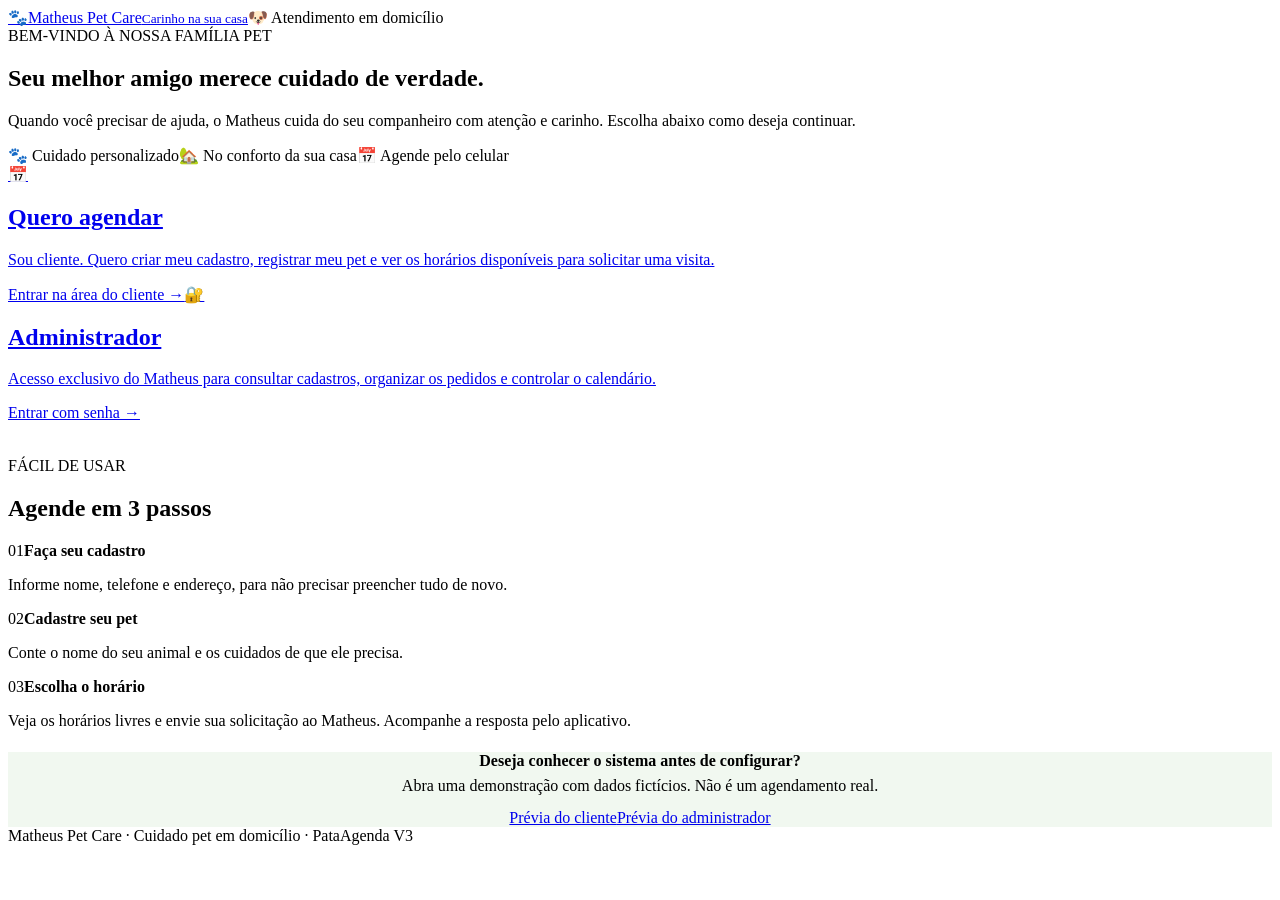
==== index.html @ 6ee4e08b "Add files via upload" ====
<!doctype html><html lang="pt-BR"><head><meta charset="utf-8"><meta name="viewport" content="width=device-width, initial-scale=1, viewport-fit=cover"><meta name="theme-color" content="#153e35"><meta name="description" content="Matheus Pet Care. Visitas e cuidados para seus pets em domicílio. Agende pelo celular."><title>Matheus Pet Care | Cuidado e carinho em casa</title><link rel="icon" href="assets/icon.svg" type="image/svg+xml"><link rel="manifest" href="manifest.webmanifest"><link rel="stylesheet" href="css/style.css"></head><body>
<div class="header"><div class="wrap header-inner"><a href="index.html" class="brand"><span class="brand-mark">🐾</span><span class="brand-title">Matheus Pet Care<small class="brand-sub">Carinho na sua casa</small></span></a><span class="small">🐶 Atendimento em domicílio</span></div></div>
<section class="hero"><div class="wrap hero-content"><span class="tiny-title">BEM-VINDO À NOSSA FAMÍLIA PET</span><h1>Seu melhor amigo merece <span>cuidado de verdade.</span></h1><p>Quando você precisar de ajuda, o Matheus cuida do seu companheiro com atenção e carinho. Escolha abaixo como deseja continuar.</p><div class="hero-chips"><span>🐾 Cuidado personalizado</span><span>🏡 No conforto da sua casa</span><span>📅 Agende pelo celular</span></div></div></section>
<main class="wrap landing-main"><div class="choice-grid"><a class="choice" href="cliente.html"><span class="choice-icon">📅</span><h2>Quero agendar</h2><p>Sou cliente. Quero criar meu cadastro, registrar meu pet e ver os horários disponíveis para solicitar uma visita.</p><span class="choice-more">Entrar na área do cliente →</span></a><a class="choice alt" href="admin.html"><span class="choice-icon">🔐</span><h2>Administrador</h2><p>Acesso exclusivo do Matheus para consultar cadastros, organizar os pedidos e controlar o calendário.</p><span class="choice-more">Entrar com senha →</span></a></div><div class="section-head" style="margin-top:35px"><div><span class="tiny-title">FÁCIL DE USAR</span><h2>Agende em 3 passos</h2></div></div><div class="info-steps"><div class="step"><span class="step-number">01</span><strong>Faça seu cadastro</strong><p>Informe nome, telefone e endereço, para não precisar preencher tudo de novo.</p></div><div class="step"><span class="step-number">02</span><strong>Cadastre seu pet</strong><p>Conte o nome do seu animal e os cuidados de que ele precisa.</p></div><div class="step"><span class="step-number">03</span><strong>Escolha o horário</strong><p>Veja os horários livres e envie sua solicitação ao Matheus. Acompanhe a resposta pelo aplicativo.</p></div></div><div class="card" style="margin-top:22px;text-align:center;background:#f1f8f0"><strong>Deseja conhecer o sistema antes de configurar?</strong><p class="muted small" style="margin:7px 0 14px">Abra uma demonstração com dados fictícios. Não é um agendamento real.</p><div class="flex" style="justify-content:center;flex-wrap:wrap"><a class="btn soft sm" href="cliente.html?demo=1">Prévia do cliente</a><a class="btn outline sm" href="admin.html?demo=1">Prévia do administrador</a></div></div></main><footer class="footer">Matheus Pet Care · Cuidado pet em domicílio · PataAgenda V3</footer>
<script>if('serviceWorker' in navigator)window.addEventListener('load',()=>navigator.serviceWorker.register('./sw.js').catch(()=>{}));</script></body></html>
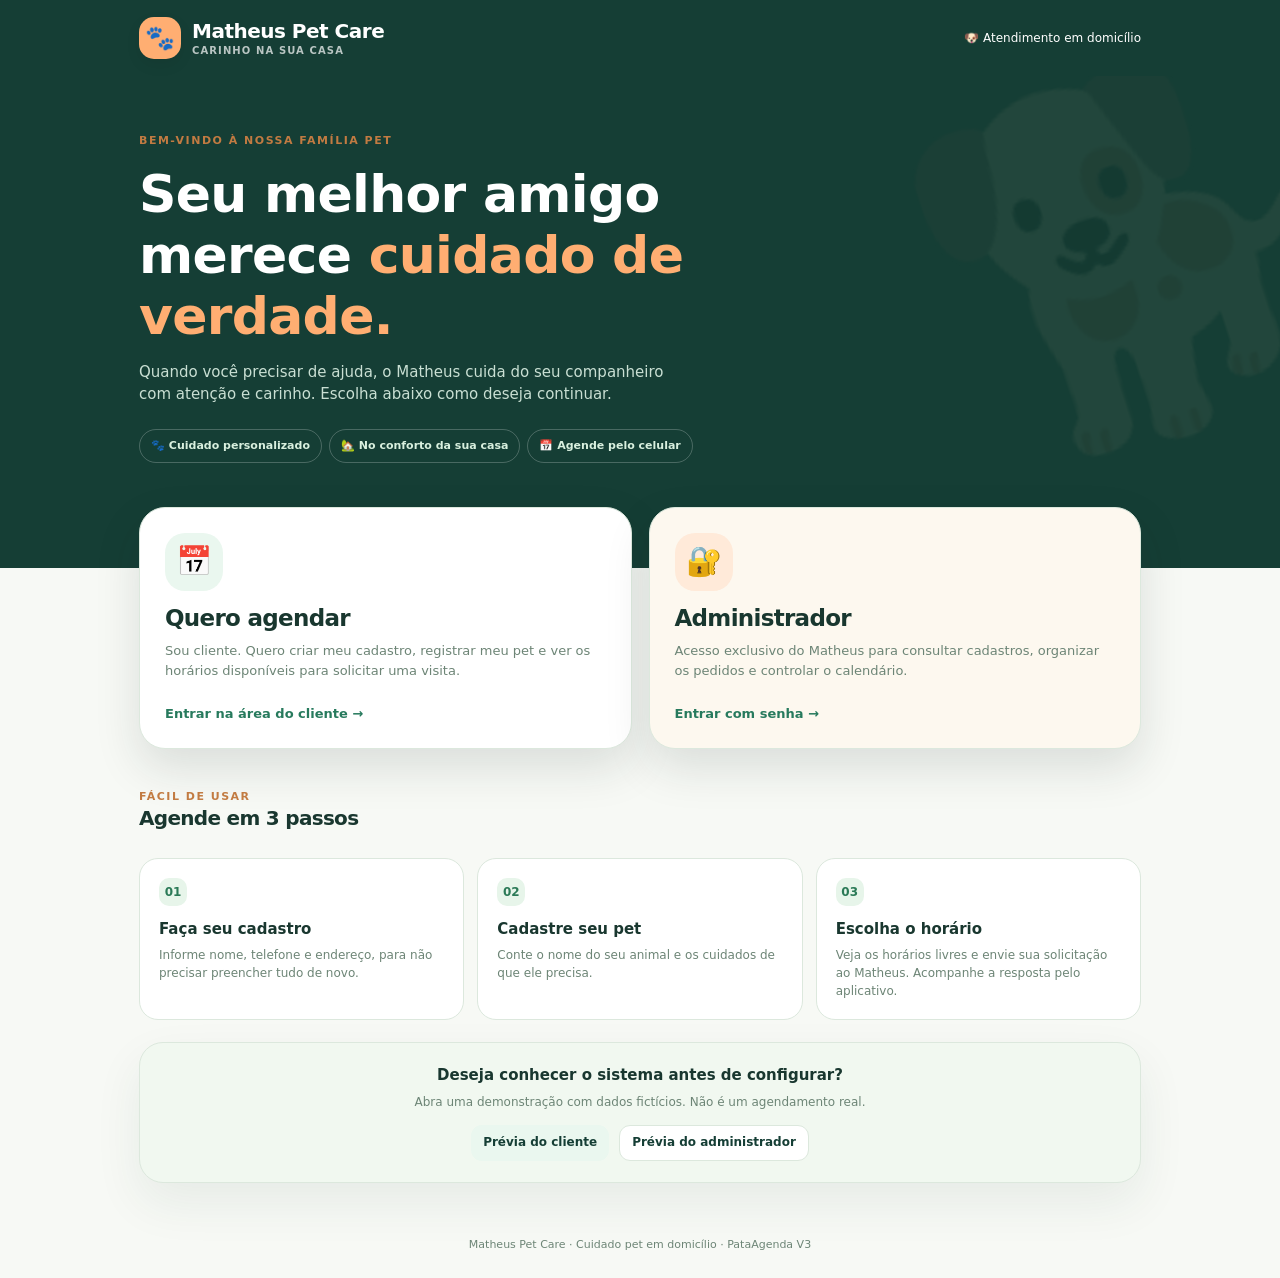
==== commit d9a8a074: "OK" ====
--- a/index.html
+++ b/index.html
@@ -1,4 +1,4 @@
-<!doctype html><html lang="pt-BR"><head><meta charset="utf-8"><meta name="viewport" content="width=device-width, initial-scale=1, viewport-fit=cover"><meta name="theme-color" content="#153e35"><meta name="description" content="Matheus Pet Care. Visitas e cuidados para seus pets em domicílio. Agende pelo celular."><title>Matheus Pet Care | Cuidado e carinho em casa</title><link rel="icon" href="assets/icon.svg" type="image/svg+xml"><link rel="manifest" href="manifest.webmanifest"><link rel="stylesheet" href="css/style.css"></head><body>
+<!doctype html><html lang="pt-BR"><head><meta charset="utf-8"><meta name="viewport" content="width=device-width, initial-scale=1, viewport-fit=cover"><meta name="theme-color" content="#153e35"><meta name="description" content="Matheus Pet Care. Visitas e cuidados para seus pets em domicílio. Agende pelo celular."><title>Matheus Pet Care | Cuidado e carinho em casa</title><link rel="icon" href="icon.svg" type="image/svg+xml"><link rel="manifest" href="manifest.webmanifest"><link rel="stylesheet" href="style.css"></head><body>
 <div class="header"><div class="wrap header-inner"><a href="index.html" class="brand"><span class="brand-mark">🐾</span><span class="brand-title">Matheus Pet Care<small class="brand-sub">Carinho na sua casa</small></span></a><span class="small">🐶 Atendimento em domicílio</span></div></div>
 <section class="hero"><div class="wrap hero-content"><span class="tiny-title">BEM-VINDO À NOSSA FAMÍLIA PET</span><h1>Seu melhor amigo merece <span>cuidado de verdade.</span></h1><p>Quando você precisar de ajuda, o Matheus cuida do seu companheiro com atenção e carinho. Escolha abaixo como deseja continuar.</p><div class="hero-chips"><span>🐾 Cuidado personalizado</span><span>🏡 No conforto da sua casa</span><span>📅 Agende pelo celular</span></div></div></section>
 <main class="wrap landing-main"><div class="choice-grid"><a class="choice" href="cliente.html"><span class="choice-icon">📅</span><h2>Quero agendar</h2><p>Sou cliente. Quero criar meu cadastro, registrar meu pet e ver os horários disponíveis para solicitar uma visita.</p><span class="choice-more">Entrar na área do cliente →</span></a><a class="choice alt" href="admin.html"><span class="choice-icon">🔐</span><h2>Administrador</h2><p>Acesso exclusivo do Matheus para consultar cadastros, organizar os pedidos e controlar o calendário.</p><span class="choice-more">Entrar com senha →</span></a></div><div class="section-head" style="margin-top:35px"><div><span class="tiny-title">FÁCIL DE USAR</span><h2>Agende em 3 passos</h2></div></div><div class="info-steps"><div class="step"><span class="step-number">01</span><strong>Faça seu cadastro</strong><p>Informe nome, telefone e endereço, para não precisar preencher tudo de novo.</p></div><div class="step"><span class="step-number">02</span><strong>Cadastre seu pet</strong><p>Conte o nome do seu animal e os cuidados de que ele precisa.</p></div><div class="step"><span class="step-number">03</span><strong>Escolha o horário</strong><p>Veja os horários livres e envie sua solicitação ao Matheus. Acompanhe a resposta pelo aplicativo.</p></div></div><div class="card" style="margin-top:22px;text-align:center;background:#f1f8f0"><strong>Deseja conhecer o sistema antes de configurar?</strong><p class="muted small" style="margin:7px 0 14px">Abra uma demonstração com dados fictícios. Não é um agendamento real.</p><div class="flex" style="justify-content:center;flex-wrap:wrap"><a class="btn soft sm" href="cliente.html?demo=1">Prévia do cliente</a><a class="btn outline sm" href="admin.html?demo=1">Prévia do administrador</a></div></div></main><footer class="footer">Matheus Pet Care · Cuidado pet em domicílio · PataAgenda V3</footer>
--- a/style.css
+++ b/style.css
@@ -0,0 +1,4 @@
+:root{--ink:#19372f;--forest:#153e35;--forest2:#20604d;--green:#277a5d;--sand:#fff7e9;--cream:#f7f9f5;--orange:#ffae72;--mint:#eaf7ef;--soft:#f4f8f3;--line:#dce8dd;--muted:#6d8576;--red:#b74e4f;--shadow:0 20px 48px #19493813;color-scheme:light}
+*{box-sizing:border-box}body{margin:0;background:var(--cream);color:var(--ink);font:15px/1.5 system-ui,-apple-system,BlinkMacSystemFont,'Segoe UI',sans-serif;-webkit-font-smoothing:antialiased}button,input,select,textarea{font:inherit}button{cursor:pointer}button:disabled{opacity:.48;cursor:not-allowed}a{color:inherit}button:focus-visible,a:focus-visible,input:focus-visible,textarea:focus-visible{outline:3px solid var(--orange);outline-offset:2px}h1,h2,h3,p{margin-top:0}h1,h2,h3{line-height:1.18;letter-spacing:-.7px}h1{font-size:clamp(31px,5vw,52px)}h2{font-size:25px}h3{font-size:18px}.hidden{display:none!important}.wrap{width:min(1040px,100%);margin:auto;padding-inline:19px}.small{font-size:12px}.muted{color:var(--muted)}.strong{font-weight:800}.tiny-title{letter-spacing:1.5px;font-weight:850;color:#c27b42;font-size:11px;text-transform:uppercase}.btn{background:var(--forest);color:#fff;display:inline-flex;align-items:center;justify-content:center;gap:9px;border:none;border-radius:16px;min-height:48px;padding:12px 19px;text-decoration:none;font-weight:770;line-height:1.3;transition:transform .12s,filter .12s}.btn:active{transform:scale(.98)}.btn:hover{filter:brightness(1.06)}.btn.orange{background:var(--orange);color:#19382e}.btn.outline{color:var(--forest);background:#fff;border:1px solid var(--line)}.btn.soft{background:var(--mint);color:var(--forest)}.btn.danger{background:#fff0ed;color:#a94846}.btn.sm{min-height:36px;padding:7px 12px;font-size:12px;border-radius:11px}.btn.full{width:100%}.card{background:#fff;border:1px solid var(--line);border-radius:24px;box-shadow:var(--shadow);padding:21px}.brand{display:flex;align-items:center;gap:11px;text-decoration:none;font-weight:850;letter-spacing:-.5px}.brand-mark{display:grid;place-items:center;width:42px;height:42px;border-radius:15px;background:var(--orange);font-size:24px;color:var(--forest);box-shadow:0 6px 15px #0001}.brand-title{font-size:20px;line-height:1}.brand-sub{font-weight:600;font-size:10px;display:block;letter-spacing:1.1px;opacity:.7;text-transform:uppercase;margin-top:5px}.header{background:var(--forest);color:white}.header-inner{display:flex;align-items:center;justify-content:space-between;gap:9px;min-height:76px}.header a.sub-link{color:#d9eae1;text-decoration:none;font-size:13px}.hero{background:var(--forest);color:white;overflow:hidden;position:relative}.hero:after{content:'🐕';position:absolute;right:-65px;top:8px;font-size:340px;transform:rotate(-18deg);opacity:.055;line-height:1;pointer-events:none}.hero-content{position:relative;z-index:1;padding-block:52px 105px}.hero h1{max-width:660px;margin:13px 0}.hero h1 span{color:var(--orange)}.hero p{color:#c9dfd3;max-width:540px;font-size:15px}.hero-chips{display:flex;flex-wrap:wrap;gap:7px;margin-top:23px}.hero-chips span{font-weight:650;color:#d9f0df;border:1px solid #ffffff39;border-radius:999px;padding:8px 11px;font-size:11px}.landing-main{position:relative;margin-top:-61px;padding-bottom:30px}.choice-grid{display:grid;grid-template-columns:repeat(2,minmax(0,1fr));gap:17px}.choice{display:flex;flex-direction:column;gap:9px;min-height:242px;text-decoration:none;background:white;border:1px solid var(--line);padding:25px;border-radius:26px;box-shadow:0 19px 45px #142b2420;transition:transform .2s,border-color .2s}.choice:hover{transform:translateY(-3px);border-color:#83b69c}.choice.alt{background:#fdf8ef}.choice-icon{width:58px;height:58px;background:var(--mint);border-radius:20px;display:grid;place-items:center;font-size:29px}.choice.alt .choice-icon{background:#ffead9}.choice h2{font-size:23px;margin:5px 0 0}.choice p{color:var(--muted);font-size:13px;margin:0;flex:1}.choice-more{font-weight:850;color:var(--green);font-size:13px}.info-steps{margin:28px 0 0;display:grid;grid-template-columns:repeat(3,1fr);gap:13px}.step{border-radius:19px;border:1px solid var(--line);background:#fff;padding:19px}.step-number{display:grid;place-items:center;width:28px;height:28px;border-radius:10px;background:#e7f5ea;color:#2b7a57;font-weight:800;font-size:12px;margin-bottom:12px}.step strong{display:block;margin-bottom:5px}.step p{color:var(--muted);font-size:12px;margin:0}.footer{text-align:center;color:var(--muted);font-size:11px;padding:24px 14px}.config-banner{padding:11px 15px;text-align:center;background:#ffebc5;color:#70502b;font-weight:750;font-size:12px}.demo-banner{background:#e5f1ff;color:#2e5075}.app-hero{background:var(--forest);color:white;padding:25px 0 52px;border-radius:0 0 28px 28px}.app-hero h1{font-size:26px;margin:12px 0 5px}.app-hero p{font-size:13px;color:#cbe4d7;margin:0}.app-main{margin-top:-27px;position:relative;padding-bottom:110px;max-width:900px}.auth-wrap{max-width:520px;margin:0 auto}.auth-card h2{font-size:25px}.tab-switch{display:flex;background:#f0f6f1;border-radius:14px;padding:5px;margin:13px 0 19px}.tab-switch button{flex:1;border:none;background:transparent;border-radius:11px;padding:12px 10px;color:var(--muted);font-weight:800}.tab-switch button.active{background:white;box-shadow:0 4px 12px #1d493313;color:var(--forest)}.field{display:block;margin-bottom:13px}.field span{display:block;font-size:12px;font-weight:750;margin-bottom:6px;color:#446457}.field input,.field textarea,.field select,select.control,input.control{width:100%;background:#fcfdfb;border:1px solid #d4e5d9;border-radius:13px;min-height:46px;padding:11px 12px;color:var(--ink);outline:0}.field textarea{min-height:82px;resize:vertical}.field input:focus,.field textarea:focus,.field select:focus{border-color:#7bad8e;box-shadow:0 0 0 3px #e0f3e7}.form-grid{display:grid;grid-template-columns:1fr 1fr;column-gap:12px}.span2{grid-column:1/-1}.fieldset-title{font-size:13px;font-weight:850;margin:20px 0 13px;padding-top:15px;border-top:1px solid var(--line)}.hint{background:#f0f7f0;color:#496d57;border-radius:12px;padding:12px;font-size:12px}.note{background:#fff6e8;color:#986733;border-radius:13px;padding:12px;font-size:12px}.status{border-radius:100px;display:inline-flex;padding:5px 9px;font-size:11px;font-weight:850;white-space:nowrap}.status.good{background:#dff5e8;color:#207b51}.status.warn{background:#fff1d8;color:#9b6b22}.status.bad{background:#ffe9e7;color:#ab524d}.status.neutral{background:#edf0f0;color:#6f7979}.section-head{display:flex;align-items:flex-start;justify-content:space-between;gap:10px;margin:21px 0 15px}.section-head h2{font-size:20px;margin:0}.section-head p{font-size:12px;color:var(--muted);margin:6px 0 0}.menu{position:fixed;z-index:20;bottom:0;left:0;right:0;background:#fff;border-top:1px solid var(--line);padding:8px max(6px,env(safe-area-inset-right)) calc(7px + env(safe-area-inset-bottom));display:flex;justify-content:center;box-shadow:0 -4px 25px #1b45200f}.menu-inner{display:flex;width:min(620px,100%);justify-content:space-around}.menu button{border:0;background:none;display:flex;flex-direction:column;align-items:center;justify-content:center;gap:3px;padding:8px 3px;color:#718579;min-width:63px;font-size:10px;font-weight:800;border-radius:10px}.menu button span{font-size:20px}.menu button.active{background:#e9f4eb;color:#1e684d}.two-col{display:grid;grid-template-columns:1fr 1fr;gap:12px}.stat{background:#fff;border:1px solid var(--line);padding:16px;border-radius:18px}.stat b{display:block;font-size:26px;letter-spacing:-1px}.stat small{font-size:11px;color:var(--muted)}.list{display:grid;gap:12px}.item{padding:16px;background:white;border:1px solid var(--line);border-radius:18px}.item-top{display:flex;align-items:flex-start;justify-content:space-between;gap:12px}.item h3{font-size:15px;margin:0 0 4px}.item p{font-size:12px;color:var(--muted);margin:5px 0}.item-actions{display:flex;gap:7px;flex-wrap:wrap;margin-top:11px}.empty{background:white;border:1px dashed #bfcebe;border-radius:18px;padding:22px;text-align:center;color:var(--muted);font-size:13px}.calendar-head{display:flex;align-items:center;justify-content:space-between;gap:5px;margin-bottom:14px}.calendar-head strong{text-transform:capitalize}.calendar-head button{border:1px solid var(--line);background:white;border-radius:12px;width:36px;height:36px;color:var(--forest)}.calendar{display:grid;grid-template-columns:repeat(7,minmax(0,1fr));gap:6px}.weekday{text-align:center;font-size:10px;color:var(--muted);font-weight:850;padding:5px 0}.day{min-width:0;min-height:56px;border:1px solid var(--line);background:white;border-radius:12px;color:var(--forest);display:flex;align-items:center;justify-content:center;flex-direction:column;gap:3px;font-weight:800}.day small{width:6px;height:6px;border-radius:50%;background:#3ca36e}.day.busy small{background:#d1a05c}.day.selected{background:var(--forest);color:white;border-color:var(--forest)}.day.selected small{background:#ffbb82}.day.unavailable{background:#f5f5f3;color:#b0b9b0}.day:disabled{cursor:default}.day.empty-day{background:transparent;border:0}.slot-list{display:grid;grid-template-columns:repeat(3,1fr);gap:9px;margin:17px 0}.slot{border:1px solid #cce1d1;background:#f3faf4;border-radius:12px;padding:12px 5px;text-align:center;color:#286649;font-weight:850;font-size:13px}.slot small{display:block;font-size:9px;opacity:.7}.slot.taken{background:#f1f1f1;color:#999;border-color:#eee;cursor:not-allowed}.slot.selected{background:#245c49;color:white}.legend{display:flex;gap:12px;flex-wrap:wrap;font-size:11px;color:var(--muted);margin-top:9px}.legend b{width:9px;height:9px;display:inline-block;border-radius:50%;background:#38a46b;margin-right:4px}.legend .occupied{background:#d0a266}.stack{display:grid;gap:16px}.flex{display:flex;gap:10px;align-items:center}.push{margin-left:auto}.line{height:1px;background:var(--line);margin:16px 0}.toast{position:fixed;z-index:100;bottom:90px;left:50%;transform:translateX(-50%);width:min(420px,calc(100% - 24px));background:#183d34;color:#fff;padding:14px 16px;border-radius:15px;box-shadow:0 12px 35px #0003;opacity:0;pointer-events:none;transition:opacity .2s;text-align:center;font-size:13px;font-weight:650}.toast.show{opacity:1}.toast[data-type="error"]{background:#9f4b42}.filter-row{display:flex;flex-wrap:wrap;gap:7px;margin-bottom:13px}.filter-row button{border:1px solid var(--line);background:white;padding:7px 12px;border-radius:20px;font-size:12px;font-weight:800;color:var(--muted)}.filter-row button.active{background:var(--forest);color:white}.search{background:white;border:1px solid var(--line);border-radius:13px;padding:12px;width:100%;margin-bottom:12px}.modal-shade{position:fixed;inset:0;z-index:30;background:#08291cb3;display:flex;align-items:center;justify-content:center;padding:20px}.modal{max-height:calc(100dvh - 40px);overflow:auto;width:min(540px,100%);background:white;border-radius:25px;padding:21px;box-shadow:0 30px 60px #0004}.modal h2{margin:0 0 16px}.modal-header{display:flex;justify-content:space-between;gap:10px;align-items:center}.close{width:37px;height:37px;border:0;border-radius:12px;background:#f0f3ef;font-size:18px}.footnote{color:var(--muted);font-size:11px;margin-top:12px}.inline-notice{border-radius:14px;background:#edf7f0;padding:13px;color:#315d42;font-size:12px}.admin-row{display:flex;align-items:center;gap:8px}.person-dot{width:39px;height:39px;border-radius:14px;background:#eaf3ea;display:grid;place-items:center;font-size:19px}.right{margin-left:auto}.link{color:#287453;font-weight:800;text-decoration:none}.checkline{display:flex;align-items:center;gap:10px;font-weight:700;font-size:13px}.checkline input{width:17px;height:17px}.muted-link{background:none;border:0;padding:0;color:#1e7552;text-decoration:underline;font-weight:700}
+@media(max-width:620px){.wrap{padding-inline:15px}.header-inner{min-height:69px}.hero-content{padding-top:44px;padding-bottom:95px}.choice-grid{grid-template-columns:1fr;gap:12px}.choice{min-height:154px;padding:17px;display:grid;grid-template-columns:58px 1fr;column-gap:13px;align-items:center}.choice-icon{grid-row:1/4}.choice h2{font-size:20px;margin:0}.choice p{font-size:12px}.choice-more{grid-column:2}.info-steps{grid-template-columns:1fr;gap:9px}.step{padding:15px;display:grid;grid-template-columns:36px 1fr;align-items:start;gap:2px 10px}.step-number{grid-row:1/3;margin:0}.step p{grid-column:2}.card{padding:17px;border-radius:20px}.form-grid{grid-template-columns:1fr 1fr}.app-hero{padding-bottom:51px}.app-main{padding-inline:12px}.day{min-height:48px;border-radius:10px;font-size:12px}.slot-list{gap:6px}.slot{padding:11px 3px;font-size:12px}.menu button{min-width:55px}.hero:after{font-size:240px;top:90px}}
+@media(max-width:350px){.form-grid{grid-template-columns:1fr}.form-grid .span2{grid-column:auto}.day{min-height:43px}.menu button{min-width:49px;font-size:9px}}
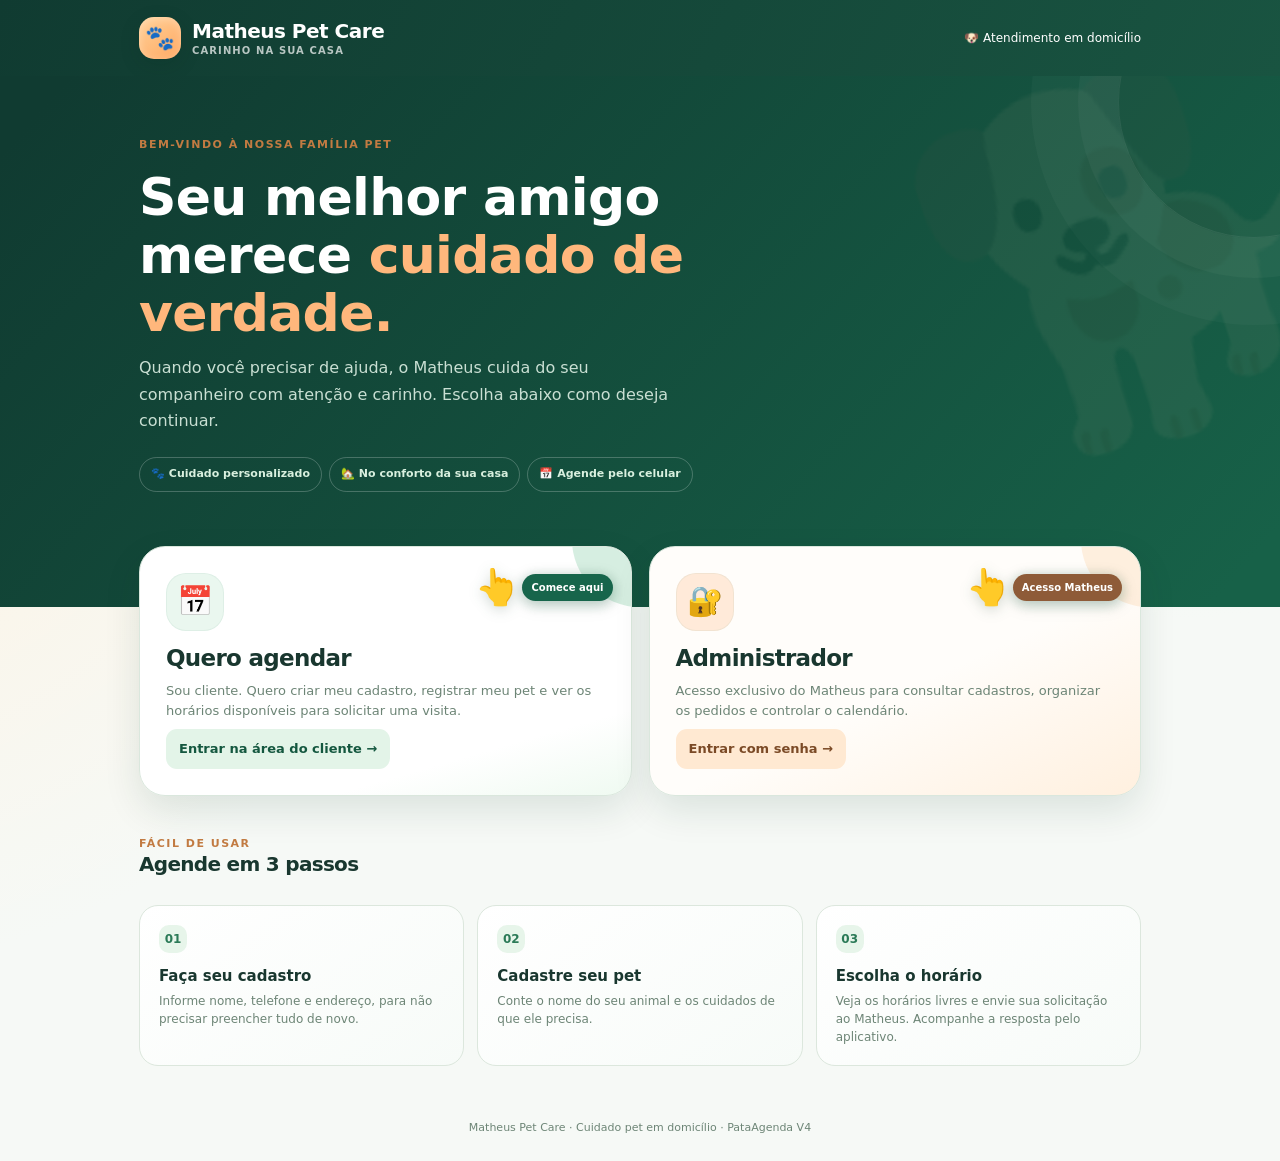
==== commit 73ebaf22: "V2" ====
--- a/index.html
+++ b/index.html
@@ -1,5 +1,76 @@
-<!doctype html><html lang="pt-BR"><head><meta charset="utf-8"><meta name="viewport" content="width=device-width, initial-scale=1, viewport-fit=cover"><meta name="theme-color" content="#153e35"><meta name="description" content="Matheus Pet Care. Visitas e cuidados para seus pets em domicílio. Agende pelo celular."><title>Matheus Pet Care | Cuidado e carinho em casa</title><link rel="icon" href="icon.svg" type="image/svg+xml"><link rel="manifest" href="manifest.webmanifest"><link rel="stylesheet" href="style.css"></head><body>
-<div class="header"><div class="wrap header-inner"><a href="index.html" class="brand"><span class="brand-mark">🐾</span><span class="brand-title">Matheus Pet Care<small class="brand-sub">Carinho na sua casa</small></span></a><span class="small">🐶 Atendimento em domicílio</span></div></div>
+<!DOCTYPE html>
+<html lang="pt-BR"><head><meta charset="utf-8"/><meta content="width=device-width, initial-scale=1, viewport-fit=cover" name="viewport"/><meta content="#153e35" name="theme-color"/><meta content="Matheus Pet Care. Visitas e cuidados para seus pets em domicílio. Agende pelo celular." name="description"/><title>Matheus Pet Care | Cuidado e carinho em casa</title><link href="manifest.webmanifest" rel="manifest"/><style id="tema-pataagenda-v4">:root{--ink:#19372f;--forest:#153e35;--forest2:#20604d;--green:#277a5d;--sand:#fff7e9;--cream:#f7f9f5;--orange:#ffae72;--mint:#eaf7ef;--soft:#f4f8f3;--line:#dce8dd;--muted:#6d8576;--red:#b74e4f;--shadow:0 20px 48px #19493813;color-scheme:light}
+*{box-sizing:border-box}body{margin:0;background:var(--cream);color:var(--ink);font:15px/1.5 system-ui,-apple-system,BlinkMacSystemFont,'Segoe UI',sans-serif;-webkit-font-smoothing:antialiased}button,input,select,textarea{font:inherit}button{cursor:pointer}button:disabled{opacity:.48;cursor:not-allowed}a{color:inherit}button:focus-visible,a:focus-visible,input:focus-visible,textarea:focus-visible{outline:3px solid var(--orange);outline-offset:2px}h1,h2,h3,p{margin-top:0}h1,h2,h3{line-height:1.18;letter-spacing:-.7px}h1{font-size:clamp(31px,5vw,52px)}h2{font-size:25px}h3{font-size:18px}.hidden{display:none!important}.wrap{width:min(1040px,100%);margin:auto;padding-inline:19px}.small{font-size:12px}.muted{color:var(--muted)}.strong{font-weight:800}.tiny-title{letter-spacing:1.5px;font-weight:850;color:#c27b42;font-size:11px;text-transform:uppercase}.btn{background:var(--forest);color:#fff;display:inline-flex;align-items:center;justify-content:center;gap:9px;border:none;border-radius:16px;min-height:48px;padding:12px 19px;text-decoration:none;font-weight:770;line-height:1.3;transition:transform .12s,filter .12s}.btn:active{transform:scale(.98)}.btn:hover{filter:brightness(1.06)}.btn.orange{background:var(--orange);color:#19382e}.btn.outline{color:var(--forest);background:#fff;border:1px solid var(--line)}.btn.soft{background:var(--mint);color:var(--forest)}.btn.danger{background:#fff0ed;color:#a94846}.btn.sm{min-height:36px;padding:7px 12px;font-size:12px;border-radius:11px}.btn.full{width:100%}.card{background:#fff;border:1px solid var(--line);border-radius:24px;box-shadow:var(--shadow);padding:21px}.brand{display:flex;align-items:center;gap:11px;text-decoration:none;font-weight:850;letter-spacing:-.5px}.brand-mark{display:grid;place-items:center;width:42px;height:42px;border-radius:15px;background:var(--orange);font-size:24px;color:var(--forest);box-shadow:0 6px 15px #0001}.brand-title{font-size:20px;line-height:1}.brand-sub{font-weight:600;font-size:10px;display:block;letter-spacing:1.1px;opacity:.7;text-transform:uppercase;margin-top:5px}.header{background:var(--forest);color:white}.header-inner{display:flex;align-items:center;justify-content:space-between;gap:9px;min-height:76px}.header a.sub-link{color:#d9eae1;text-decoration:none;font-size:13px}.hero{background:var(--forest);color:white;overflow:hidden;position:relative}.hero:after{content:'🐕';position:absolute;right:-65px;top:8px;font-size:340px;transform:rotate(-18deg);opacity:.055;line-height:1;pointer-events:none}.hero-content{position:relative;z-index:1;padding-block:52px 105px}.hero h1{max-width:660px;margin:13px 0}.hero h1 span{color:var(--orange)}.hero p{color:#c9dfd3;max-width:540px;font-size:15px}.hero-chips{display:flex;flex-wrap:wrap;gap:7px;margin-top:23px}.hero-chips span{font-weight:650;color:#d9f0df;border:1px solid #ffffff39;border-radius:999px;padding:8px 11px;font-size:11px}.landing-main{position:relative;margin-top:-61px;padding-bottom:30px}.choice-grid{display:grid;grid-template-columns:repeat(2,minmax(0,1fr));gap:17px}.choice{display:flex;flex-direction:column;gap:9px;min-height:242px;text-decoration:none;background:white;border:1px solid var(--line);padding:25px;border-radius:26px;box-shadow:0 19px 45px #142b2420;transition:transform .2s,border-color .2s}.choice:hover{transform:translateY(-3px);border-color:#83b69c}.choice.alt{background:#fdf8ef}.choice-icon{width:58px;height:58px;background:var(--mint);border-radius:20px;display:grid;place-items:center;font-size:29px}.choice.alt .choice-icon{background:#ffead9}.choice h2{font-size:23px;margin:5px 0 0}.choice p{color:var(--muted);font-size:13px;margin:0;flex:1}.choice-more{font-weight:850;color:var(--green);font-size:13px}.info-steps{margin:28px 0 0;display:grid;grid-template-columns:repeat(3,1fr);gap:13px}.step{border-radius:19px;border:1px solid var(--line);background:#fff;padding:19px}.step-number{display:grid;place-items:center;width:28px;height:28px;border-radius:10px;background:#e7f5ea;color:#2b7a57;font-weight:800;font-size:12px;margin-bottom:12px}.step strong{display:block;margin-bottom:5px}.step p{color:var(--muted);font-size:12px;margin:0}.footer{text-align:center;color:var(--muted);font-size:11px;padding:24px 14px}.config-banner{padding:11px 15px;text-align:center;background:#ffebc5;color:#70502b;font-weight:750;font-size:12px}.demo-banner{background:#e5f1ff;color:#2e5075}.app-hero{background:var(--forest);color:white;padding:25px 0 52px;border-radius:0 0 28px 28px}.app-hero h1{font-size:26px;margin:12px 0 5px}.app-hero p{font-size:13px;color:#cbe4d7;margin:0}.app-main{margin-top:-27px;position:relative;padding-bottom:110px;max-width:900px}.auth-wrap{max-width:520px;margin:0 auto}.auth-card h2{font-size:25px}.tab-switch{display:flex;background:#f0f6f1;border-radius:14px;padding:5px;margin:13px 0 19px}.tab-switch button{flex:1;border:none;background:transparent;border-radius:11px;padding:12px 10px;color:var(--muted);font-weight:800}.tab-switch button.active{background:white;box-shadow:0 4px 12px #1d493313;color:var(--forest)}.field{display:block;margin-bottom:13px}.field span{display:block;font-size:12px;font-weight:750;margin-bottom:6px;color:#446457}.field input,.field textarea,.field select,select.control,input.control{width:100%;background:#fcfdfb;border:1px solid #d4e5d9;border-radius:13px;min-height:46px;padding:11px 12px;color:var(--ink);outline:0}.field textarea{min-height:82px;resize:vertical}.field input:focus,.field textarea:focus,.field select:focus{border-color:#7bad8e;box-shadow:0 0 0 3px #e0f3e7}.form-grid{display:grid;grid-template-columns:1fr 1fr;column-gap:12px}.span2{grid-column:1/-1}.fieldset-title{font-size:13px;font-weight:850;margin:20px 0 13px;padding-top:15px;border-top:1px solid var(--line)}.hint{background:#f0f7f0;color:#496d57;border-radius:12px;padding:12px;font-size:12px}.note{background:#fff6e8;color:#986733;border-radius:13px;padding:12px;font-size:12px}.status{border-radius:100px;display:inline-flex;padding:5px 9px;font-size:11px;font-weight:850;white-space:nowrap}.status.good{background:#dff5e8;color:#207b51}.status.warn{background:#fff1d8;color:#9b6b22}.status.bad{background:#ffe9e7;color:#ab524d}.status.neutral{background:#edf0f0;color:#6f7979}.section-head{display:flex;align-items:flex-start;justify-content:space-between;gap:10px;margin:21px 0 15px}.section-head h2{font-size:20px;margin:0}.section-head p{font-size:12px;color:var(--muted);margin:6px 0 0}.menu{position:fixed;z-index:20;bottom:0;left:0;right:0;background:#fff;border-top:1px solid var(--line);padding:8px max(6px,env(safe-area-inset-right)) calc(7px + env(safe-area-inset-bottom));display:flex;justify-content:center;box-shadow:0 -4px 25px #1b45200f}.menu-inner{display:flex;width:min(620px,100%);justify-content:space-around}.menu button{border:0;background:none;display:flex;flex-direction:column;align-items:center;justify-content:center;gap:3px;padding:8px 3px;color:#718579;min-width:63px;font-size:10px;font-weight:800;border-radius:10px}.menu button span{font-size:20px}.menu button.active{background:#e9f4eb;color:#1e684d}.two-col{display:grid;grid-template-columns:1fr 1fr;gap:12px}.stat{background:#fff;border:1px solid var(--line);padding:16px;border-radius:18px}.stat b{display:block;font-size:26px;letter-spacing:-1px}.stat small{font-size:11px;color:var(--muted)}.list{display:grid;gap:12px}.item{padding:16px;background:white;border:1px solid var(--line);border-radius:18px}.item-top{display:flex;align-items:flex-start;justify-content:space-between;gap:12px}.item h3{font-size:15px;margin:0 0 4px}.item p{font-size:12px;color:var(--muted);margin:5px 0}.item-actions{display:flex;gap:7px;flex-wrap:wrap;margin-top:11px}.empty{background:white;border:1px dashed #bfcebe;border-radius:18px;padding:22px;text-align:center;color:var(--muted);font-size:13px}.calendar-head{display:flex;align-items:center;justify-content:space-between;gap:5px;margin-bottom:14px}.calendar-head strong{text-transform:capitalize}.calendar-head button{border:1px solid var(--line);background:white;border-radius:12px;width:36px;height:36px;color:var(--forest)}.calendar{display:grid;grid-template-columns:repeat(7,minmax(0,1fr));gap:6px}.weekday{text-align:center;font-size:10px;color:var(--muted);font-weight:850;padding:5px 0}.day{min-width:0;min-height:56px;border:1px solid var(--line);background:white;border-radius:12px;color:var(--forest);display:flex;align-items:center;justify-content:center;flex-direction:column;gap:3px;font-weight:800}.day small{width:6px;height:6px;border-radius:50%;background:#3ca36e}.day.busy small{background:#d1a05c}.day.selected{background:var(--forest);color:white;border-color:var(--forest)}.day.selected small{background:#ffbb82}.day.unavailable{background:#f5f5f3;color:#b0b9b0}.day:disabled{cursor:default}.day.empty-day{background:transparent;border:0}.slot-list{display:grid;grid-template-columns:repeat(3,1fr);gap:9px;margin:17px 0}.slot{border:1px solid #cce1d1;background:#f3faf4;border-radius:12px;padding:12px 5px;text-align:center;color:#286649;font-weight:850;font-size:13px}.slot small{display:block;font-size:9px;opacity:.7}.slot.taken{background:#f1f1f1;color:#999;border-color:#eee;cursor:not-allowed}.slot.selected{background:#245c49;color:white}.legend{display:flex;gap:12px;flex-wrap:wrap;font-size:11px;color:var(--muted);margin-top:9px}.legend b{width:9px;height:9px;display:inline-block;border-radius:50%;background:#38a46b;margin-right:4px}.legend .occupied{background:#d0a266}.stack{display:grid;gap:16px}.flex{display:flex;gap:10px;align-items:center}.push{margin-left:auto}.line{height:1px;background:var(--line);margin:16px 0}.toast{position:fixed;z-index:100;bottom:90px;left:50%;transform:translateX(-50%);width:min(420px,calc(100% - 24px));background:#183d34;color:#fff;padding:14px 16px;border-radius:15px;box-shadow:0 12px 35px #0003;opacity:0;pointer-events:none;transition:opacity .2s;text-align:center;font-size:13px;font-weight:650}.toast.show{opacity:1}.toast[data-type="error"]{background:#9f4b42}.filter-row{display:flex;flex-wrap:wrap;gap:7px;margin-bottom:13px}.filter-row button{border:1px solid var(--line);background:white;padding:7px 12px;border-radius:20px;font-size:12px;font-weight:800;color:var(--muted)}.filter-row button.active{background:var(--forest);color:white}.search{background:white;border:1px solid var(--line);border-radius:13px;padding:12px;width:100%;margin-bottom:12px}.modal-shade{position:fixed;inset:0;z-index:30;background:#08291cb3;display:flex;align-items:center;justify-content:center;padding:20px}.modal{max-height:calc(100dvh - 40px);overflow:auto;width:min(540px,100%);background:white;border-radius:25px;padding:21px;box-shadow:0 30px 60px #0004}.modal h2{margin:0 0 16px}.modal-header{display:flex;justify-content:space-between;gap:10px;align-items:center}.close{width:37px;height:37px;border:0;border-radius:12px;background:#f0f3ef;font-size:18px}.footnote{color:var(--muted);font-size:11px;margin-top:12px}.inline-notice{border-radius:14px;background:#edf7f0;padding:13px;color:#315d42;font-size:12px}.admin-row{display:flex;align-items:center;gap:8px}.person-dot{width:39px;height:39px;border-radius:14px;background:#eaf3ea;display:grid;place-items:center;font-size:19px}.right{margin-left:auto}.link{color:#287453;font-weight:800;text-decoration:none}.checkline{display:flex;align-items:center;gap:10px;font-weight:700;font-size:13px}.checkline input{width:17px;height:17px}.muted-link{background:none;border:0;padding:0;color:#1e7552;text-decoration:underline;font-weight:700}
+@media(max-width:620px){.wrap{padding-inline:15px}.header-inner{min-height:69px}.hero-content{padding-top:44px;padding-bottom:95px}.choice-grid{grid-template-columns:1fr;gap:12px}.choice{min-height:154px;padding:17px;display:grid;grid-template-columns:58px 1fr;column-gap:13px;align-items:center}.choice-icon{grid-row:1/4}.choice h2{font-size:20px;margin:0}.choice p{font-size:12px}.choice-more{grid-column:2}.info-steps{grid-template-columns:1fr;gap:9px}.step{padding:15px;display:grid;grid-template-columns:36px 1fr;align-items:start;gap:2px 10px}.step-number{grid-row:1/3;margin:0}.step p{grid-column:2}.card{padding:17px;border-radius:20px}.form-grid{grid-template-columns:1fr 1fr}.app-hero{padding-bottom:51px}.app-main{padding-inline:12px}.day{min-height:48px;border-radius:10px;font-size:12px}.slot-list{gap:6px}.slot{padding:11px 3px;font-size:12px}.menu button{min-width:55px}.hero:after{font-size:240px;top:90px}}
+@media(max-width:350px){.form-grid{grid-template-columns:1fr}.form-grid .span2{grid-column:auto}.day{min-height:43px}.menu button{min-width:49px;font-size:9px}}
+
+
+/* MATHEUS PET CARE V4 — VISUAL MOBILE E AJUDA AO TOQUE */
+:root{--forest:#123c31;--forest2:#1c5845;--green:#17845e;--orange:#ffb77c;--cream:#f4f8f4;--line:#dce7dd;--shadow:0 14px 38px rgba(23,58,44,.09)}
+body{background:radial-gradient(circle at 90% 0%,#e7f5e8 0,transparent 38%),radial-gradient(circle at -15% 25%,#fff2df 0,transparent 40%),#f6f9f6;min-height:100vh}
+.header{background:linear-gradient(117deg,#103b31 0%,#195441 100%);box-shadow:0 2px 18px #173d2f1a}
+.brand-mark{background:linear-gradient(140deg,#ffd198,#ffa963);box-shadow:inset 0 2px 8px #ffffff4b,0 6px 20px #06291c26}
+.hero{background:linear-gradient(132deg,#103b31 4%,#176148 96%)}
+.hero::before,.app-hero::before{content:"";position:absolute;width:270px;height:270px;border:1px solid #ffffff14;border-radius:50%;right:-110px;top:-110px;box-shadow:0 0 0 40px #ffffff09,0 0 0 87px #ffffff07;pointer-events:none}
+.hero-content{padding-block:56px 115px}.hero h1{line-height:1.12}.hero h1 span{display:inline}.hero p{font-size:16px;line-height:1.65}
+.choice{position:relative;overflow:hidden;border:1px solid #dae7dd;box-shadow:0 15px 37px #0a36221c;background:linear-gradient(164deg,#fff 78%,#effaf1);padding:26px;outline-offset:4px}
+.choice.alt{background:linear-gradient(155deg,#fffdfa 55%,#fff0df)}
+.choice::after{content:"";position:absolute;width:135px;height:135px;right:-76px;top:-75px;border-radius:50%;background:#5cbd8740;pointer-events:none}
+.choice.alt::after{background:#f8b36a31}
+.choice-icon{box-shadow:inset 0 0 0 1px #2076500e}
+.choice-more{display:inline-flex;align-items:center;border-radius:11px;color:#14573f;padding:10px 13px;background:#e3f4e8;width:max-content;max-width:100%}
+.choice.alt .choice-more{background:#ffe9d2;color:#7b4a26}
+.choice:focus-visible{outline:3px solid var(--orange)}
+.card{box-shadow:0 15px 35px #16442f10;border-color:#e1e9df;background:#fff}
+.step{background:linear-gradient(145deg,#fff,#f7fbf8)}
+.app-hero{position:relative;overflow:hidden;background:linear-gradient(132deg,#103b31,#1c6951);padding-bottom:61px}
+.app-hero>.wrap{position:relative;z-index:1}
+.app-hero h1{font-size:clamp(26px,5vw,34px);line-height:1.18}
+.app-main{margin-top:-32px}
+.auth-card,.auth-wrap>.card{border-top:4px solid #ffb77c;padding:clamp(17px,4vw,27px)}
+.auth-wrap .tiny-title{display:inline-block;background:#eff8ed;border-radius:999px;padding:7px 11px;color:#217452;margin-bottom:6px}
+.auth-wrap .tab-switch{background:#f3f6f2}
+.auth-wrap .tab-switch button{transition:.2s ease}
+.auth-wrap .tab-switch button.active{box-shadow:0 4px 14px #18412e15}
+.field input,.field textarea,.field select,select.control,input.control{background:#fff;border:1px solid #cfded3}
+.field input:focus,.field textarea:focus,.field select:focus{background:#fbfffc}
+.stat{box-shadow:0 9px 25px #1a3c2410;background:linear-gradient(140deg,#fff,#f3faf4)}
+.item{box-shadow:0 7px 22px #16442c0a}
+.menu{backdrop-filter:blur(16px);background:#ffffffef;box-shadow:0 -10px 35px #13402f19}
+.menu button{transition:background .16s ease, color .16s ease}
+.menu button.active{box-shadow:inset 0 0 0 1px #cee6d3}
+.calendar-head strong{color:#173d31;font-size:16px}
+.day{transition:background .15s ease,transform .15s ease}
+.day:not(:disabled):active,.slot:not(:disabled):active{transform:scale(.96)}
+.day.selected,.slot.selected{box-shadow:0 5px 14px #164c3d27}
+.config-banner{background:#fff0d6;border-bottom:1px solid #f3d69a;color:#6a4c25}
+/* Mão indicadora: animada, mas sem bloquear o toque */
+.tap-guide,.tap-hand,.guided-submit .tap-hand{pointer-events:none;user-select:none}
+.tap-guide{position:absolute;right:18px;top:14px;z-index:2;display:flex;align-items:center;gap:3px;filter:drop-shadow(0 3px 7px #1b3f2733)}
+.tap-guide .tap-hand{font-size:35px;display:inline-block;transform-origin:center;animation:point-and-return 1.55s ease-in-out infinite}
+.tap-guide .tap-note{display:inline-block;padding:6px 9px;background:#17654b;color:#fff;border-radius:999px;font-size:10px;font-weight:850;white-space:nowrap;box-shadow:0 3px 14px #17654b33}
+.choice.alt .tap-guide .tap-note{background:#8e5b38}
+.guided-submit{position:relative;margin-top:9px}
+.guided-submit .tap-hand{position:absolute;right:10px;top:-28px;font-size:34px;z-index:2;filter:drop-shadow(0 3px 6px #1113);animation:point-and-return 1.55s ease-in-out infinite}
+.guided-submit .btn{box-shadow:0 7px 16px #0e503c1e}
+@keyframes point-and-return{0%,100%{transform:translate(-6px,2px) rotate(-15deg)}50%{transform:translate(5px,-9px) rotate(11deg)}}
+@media (prefers-reduced-motion:reduce){.tap-guide .tap-hand,.guided-submit .tap-hand{animation:none}.choice,.day,.slot{transition:none}}
+@media(max-width:620px){
+ .hero-content{padding-top:45px;padding-bottom:100px}.hero p{font-size:14px}
+ .choice{padding:18px;padding-right:17px;min-height:155px}
+ .choice .tap-guide{top:4px;right:10px;transform:scale(.79);transform-origin:top right}
+ .choice p{line-height:1.5}
+ .app-hero{padding-bottom:57px}.auth-wrap .card{padding:19px}
+ .guided-submit .tap-hand{right:5px;top:-30px}
+ .app-main{padding-bottom:124px}
+ .calendar{gap:5px}.day{min-height:48px;border-radius:10px}
+}
+@media(max-width:365px){.choice .tap-guide{top:1px;right:5px;transform:scale(.65)}.brand-title{font-size:17px}.wrap{padding-inline:12px}}
+</style></head><body>
+<div class="header"><div class="wrap header-inner"><a class="brand" href="index.html"><span class="brand-mark">🐾</span><span class="brand-title">Matheus Pet Care<small class="brand-sub">Carinho na sua casa</small></span></a><span class="small">🐶 Atendimento em domicílio</span></div></div>
 <section class="hero"><div class="wrap hero-content"><span class="tiny-title">BEM-VINDO À NOSSA FAMÍLIA PET</span><h1>Seu melhor amigo merece <span>cuidado de verdade.</span></h1><p>Quando você precisar de ajuda, o Matheus cuida do seu companheiro com atenção e carinho. Escolha abaixo como deseja continuar.</p><div class="hero-chips"><span>🐾 Cuidado personalizado</span><span>🏡 No conforto da sua casa</span><span>📅 Agende pelo celular</span></div></div></section>
-<main class="wrap landing-main"><div class="choice-grid"><a class="choice" href="cliente.html"><span class="choice-icon">📅</span><h2>Quero agendar</h2><p>Sou cliente. Quero criar meu cadastro, registrar meu pet e ver os horários disponíveis para solicitar uma visita.</p><span class="choice-more">Entrar na área do cliente →</span></a><a class="choice alt" href="admin.html"><span class="choice-icon">🔐</span><h2>Administrador</h2><p>Acesso exclusivo do Matheus para consultar cadastros, organizar os pedidos e controlar o calendário.</p><span class="choice-more">Entrar com senha →</span></a></div><div class="section-head" style="margin-top:35px"><div><span class="tiny-title">FÁCIL DE USAR</span><h2>Agende em 3 passos</h2></div></div><div class="info-steps"><div class="step"><span class="step-number">01</span><strong>Faça seu cadastro</strong><p>Informe nome, telefone e endereço, para não precisar preencher tudo de novo.</p></div><div class="step"><span class="step-number">02</span><strong>Cadastre seu pet</strong><p>Conte o nome do seu animal e os cuidados de que ele precisa.</p></div><div class="step"><span class="step-number">03</span><strong>Escolha o horário</strong><p>Veja os horários livres e envie sua solicitação ao Matheus. Acompanhe a resposta pelo aplicativo.</p></div></div><div class="card" style="margin-top:22px;text-align:center;background:#f1f8f0"><strong>Deseja conhecer o sistema antes de configurar?</strong><p class="muted small" style="margin:7px 0 14px">Abra uma demonstração com dados fictícios. Não é um agendamento real.</p><div class="flex" style="justify-content:center;flex-wrap:wrap"><a class="btn soft sm" href="cliente.html?demo=1">Prévia do cliente</a><a class="btn outline sm" href="admin.html?demo=1">Prévia do administrador</a></div></div></main><footer class="footer">Matheus Pet Care · Cuidado pet em domicílio · PataAgenda V3</footer>
-<script>if('serviceWorker' in navigator)window.addEventListener('load',()=>navigator.serviceWorker.register('./sw.js').catch(()=>{}));</script></body></html>
+<main class="wrap landing-main"><div class="choice-grid"><a class="choice" href="cliente.html"><span class="choice-icon">📅</span><h2>Quero agendar</h2><p>Sou cliente. Quero criar meu cadastro, registrar meu pet e ver os horários disponíveis para solicitar uma visita.</p><span class="choice-more">Entrar na área do cliente →</span><span class="tap-guide" aria-hidden="true"><span class="tap-hand">👆</span><span class="tap-note">Comece aqui</span></span></a><a class="choice alt" href="admin.html"><span class="choice-icon">🔐</span><h2>Administrador</h2><p>Acesso exclusivo do Matheus para consultar cadastros, organizar os pedidos e controlar o calendário.</p><span class="choice-more">Entrar com senha →</span><span class="tap-guide" aria-hidden="true"><span class="tap-hand">👆</span><span class="tap-note">Acesso Matheus</span></span></a></div><div class="section-head" style="margin-top:35px"><div><span class="tiny-title">FÁCIL DE USAR</span><h2>Agende em 3 passos</h2></div></div><div class="info-steps"><div class="step"><span class="step-number">01</span><strong>Faça seu cadastro</strong><p>Informe nome, telefone e endereço, para não precisar preencher tudo de novo.</p></div><div class="step"><span class="step-number">02</span><strong>Cadastre seu pet</strong><p>Conte o nome do seu animal e os cuidados de que ele precisa.</p></div><div class="step"><span class="step-number">03</span><strong>Escolha o horário</strong><p>Veja os horários livres e envie sua solicitação ao Matheus. Acompanhe a resposta pelo aplicativo.</p></div></div></main><footer class="footer">Matheus Pet Care · Cuidado pet em domicílio · PataAgenda V4</footer>
+<script>
+/* As páginas são autossuficientes: visual e funções não dependem de arquivos de CSS/JS separados. */
+window.addEventListener('load',()=>{if('serviceWorker' in navigator)navigator.serviceWorker.register('./sw.js').catch(()=>{});});
+</script></body></html>
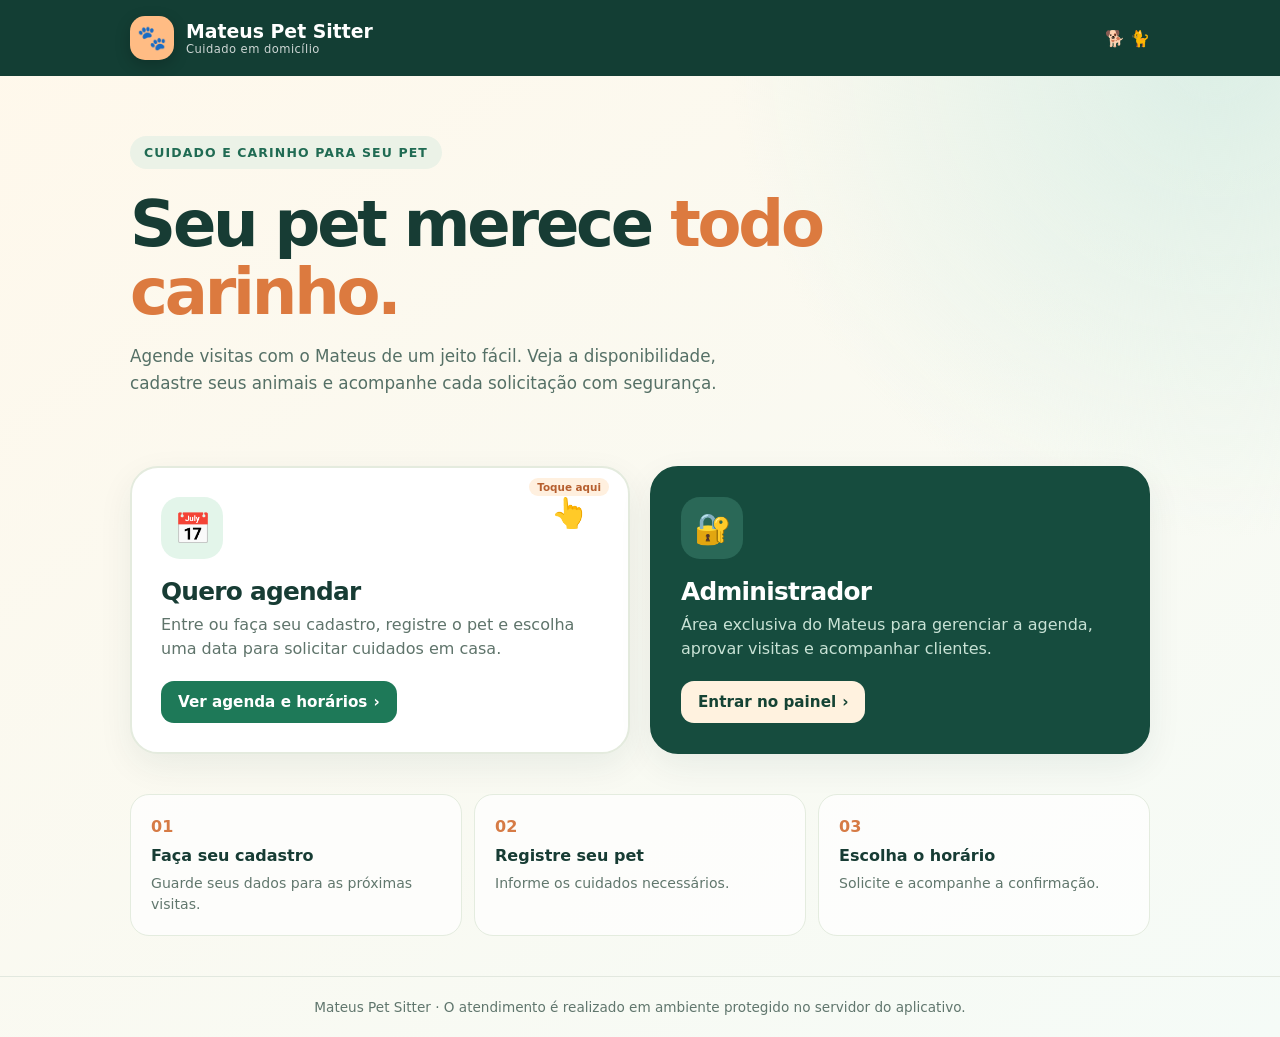
==== commit eaa29c24: "v8" ====
--- a/index.html
+++ b/index.html
@@ -1,76 +1,46 @@
-<!DOCTYPE html>
-<html lang="pt-BR"><head><meta charset="utf-8"/><meta content="width=device-width, initial-scale=1, viewport-fit=cover" name="viewport"/><meta content="#153e35" name="theme-color"/><meta content="Matheus Pet Care. Visitas e cuidados para seus pets em domicílio. Agende pelo celular." name="description"/><title>Matheus Pet Care | Cuidado e carinho em casa</title><link href="manifest.webmanifest" rel="manifest"/><style id="tema-pataagenda-v4">:root{--ink:#19372f;--forest:#153e35;--forest2:#20604d;--green:#277a5d;--sand:#fff7e9;--cream:#f7f9f5;--orange:#ffae72;--mint:#eaf7ef;--soft:#f4f8f3;--line:#dce8dd;--muted:#6d8576;--red:#b74e4f;--shadow:0 20px 48px #19493813;color-scheme:light}
-*{box-sizing:border-box}body{margin:0;background:var(--cream);color:var(--ink);font:15px/1.5 system-ui,-apple-system,BlinkMacSystemFont,'Segoe UI',sans-serif;-webkit-font-smoothing:antialiased}button,input,select,textarea{font:inherit}button{cursor:pointer}button:disabled{opacity:.48;cursor:not-allowed}a{color:inherit}button:focus-visible,a:focus-visible,input:focus-visible,textarea:focus-visible{outline:3px solid var(--orange);outline-offset:2px}h1,h2,h3,p{margin-top:0}h1,h2,h3{line-height:1.18;letter-spacing:-.7px}h1{font-size:clamp(31px,5vw,52px)}h2{font-size:25px}h3{font-size:18px}.hidden{display:none!important}.wrap{width:min(1040px,100%);margin:auto;padding-inline:19px}.small{font-size:12px}.muted{color:var(--muted)}.strong{font-weight:800}.tiny-title{letter-spacing:1.5px;font-weight:850;color:#c27b42;font-size:11px;text-transform:uppercase}.btn{background:var(--forest);color:#fff;display:inline-flex;align-items:center;justify-content:center;gap:9px;border:none;border-radius:16px;min-height:48px;padding:12px 19px;text-decoration:none;font-weight:770;line-height:1.3;transition:transform .12s,filter .12s}.btn:active{transform:scale(.98)}.btn:hover{filter:brightness(1.06)}.btn.orange{background:var(--orange);color:#19382e}.btn.outline{color:var(--forest);background:#fff;border:1px solid var(--line)}.btn.soft{background:var(--mint);color:var(--forest)}.btn.danger{background:#fff0ed;color:#a94846}.btn.sm{min-height:36px;padding:7px 12px;font-size:12px;border-radius:11px}.btn.full{width:100%}.card{background:#fff;border:1px solid var(--line);border-radius:24px;box-shadow:var(--shadow);padding:21px}.brand{display:flex;align-items:center;gap:11px;text-decoration:none;font-weight:850;letter-spacing:-.5px}.brand-mark{display:grid;place-items:center;width:42px;height:42px;border-radius:15px;background:var(--orange);font-size:24px;color:var(--forest);box-shadow:0 6px 15px #0001}.brand-title{font-size:20px;line-height:1}.brand-sub{font-weight:600;font-size:10px;display:block;letter-spacing:1.1px;opacity:.7;text-transform:uppercase;margin-top:5px}.header{background:var(--forest);color:white}.header-inner{display:flex;align-items:center;justify-content:space-between;gap:9px;min-height:76px}.header a.sub-link{color:#d9eae1;text-decoration:none;font-size:13px}.hero{background:var(--forest);color:white;overflow:hidden;position:relative}.hero:after{content:'🐕';position:absolute;right:-65px;top:8px;font-size:340px;transform:rotate(-18deg);opacity:.055;line-height:1;pointer-events:none}.hero-content{position:relative;z-index:1;padding-block:52px 105px}.hero h1{max-width:660px;margin:13px 0}.hero h1 span{color:var(--orange)}.hero p{color:#c9dfd3;max-width:540px;font-size:15px}.hero-chips{display:flex;flex-wrap:wrap;gap:7px;margin-top:23px}.hero-chips span{font-weight:650;color:#d9f0df;border:1px solid #ffffff39;border-radius:999px;padding:8px 11px;font-size:11px}.landing-main{position:relative;margin-top:-61px;padding-bottom:30px}.choice-grid{display:grid;grid-template-columns:repeat(2,minmax(0,1fr));gap:17px}.choice{display:flex;flex-direction:column;gap:9px;min-height:242px;text-decoration:none;background:white;border:1px solid var(--line);padding:25px;border-radius:26px;box-shadow:0 19px 45px #142b2420;transition:transform .2s,border-color .2s}.choice:hover{transform:translateY(-3px);border-color:#83b69c}.choice.alt{background:#fdf8ef}.choice-icon{width:58px;height:58px;background:var(--mint);border-radius:20px;display:grid;place-items:center;font-size:29px}.choice.alt .choice-icon{background:#ffead9}.choice h2{font-size:23px;margin:5px 0 0}.choice p{color:var(--muted);font-size:13px;margin:0;flex:1}.choice-more{font-weight:850;color:var(--green);font-size:13px}.info-steps{margin:28px 0 0;display:grid;grid-template-columns:repeat(3,1fr);gap:13px}.step{border-radius:19px;border:1px solid var(--line);background:#fff;padding:19px}.step-number{display:grid;place-items:center;width:28px;height:28px;border-radius:10px;background:#e7f5ea;color:#2b7a57;font-weight:800;font-size:12px;margin-bottom:12px}.step strong{display:block;margin-bottom:5px}.step p{color:var(--muted);font-size:12px;margin:0}.footer{text-align:center;color:var(--muted);font-size:11px;padding:24px 14px}.config-banner{padding:11px 15px;text-align:center;background:#ffebc5;color:#70502b;font-weight:750;font-size:12px}.demo-banner{background:#e5f1ff;color:#2e5075}.app-hero{background:var(--forest);color:white;padding:25px 0 52px;border-radius:0 0 28px 28px}.app-hero h1{font-size:26px;margin:12px 0 5px}.app-hero p{font-size:13px;color:#cbe4d7;margin:0}.app-main{margin-top:-27px;position:relative;padding-bottom:110px;max-width:900px}.auth-wrap{max-width:520px;margin:0 auto}.auth-card h2{font-size:25px}.tab-switch{display:flex;background:#f0f6f1;border-radius:14px;padding:5px;margin:13px 0 19px}.tab-switch button{flex:1;border:none;background:transparent;border-radius:11px;padding:12px 10px;color:var(--muted);font-weight:800}.tab-switch button.active{background:white;box-shadow:0 4px 12px #1d493313;color:var(--forest)}.field{display:block;margin-bottom:13px}.field span{display:block;font-size:12px;font-weight:750;margin-bottom:6px;color:#446457}.field input,.field textarea,.field select,select.control,input.control{width:100%;background:#fcfdfb;border:1px solid #d4e5d9;border-radius:13px;min-height:46px;padding:11px 12px;color:var(--ink);outline:0}.field textarea{min-height:82px;resize:vertical}.field input:focus,.field textarea:focus,.field select:focus{border-color:#7bad8e;box-shadow:0 0 0 3px #e0f3e7}.form-grid{display:grid;grid-template-columns:1fr 1fr;column-gap:12px}.span2{grid-column:1/-1}.fieldset-title{font-size:13px;font-weight:850;margin:20px 0 13px;padding-top:15px;border-top:1px solid var(--line)}.hint{background:#f0f7f0;color:#496d57;border-radius:12px;padding:12px;font-size:12px}.note{background:#fff6e8;color:#986733;border-radius:13px;padding:12px;font-size:12px}.status{border-radius:100px;display:inline-flex;padding:5px 9px;font-size:11px;font-weight:850;white-space:nowrap}.status.good{background:#dff5e8;color:#207b51}.status.warn{background:#fff1d8;color:#9b6b22}.status.bad{background:#ffe9e7;color:#ab524d}.status.neutral{background:#edf0f0;color:#6f7979}.section-head{display:flex;align-items:flex-start;justify-content:space-between;gap:10px;margin:21px 0 15px}.section-head h2{font-size:20px;margin:0}.section-head p{font-size:12px;color:var(--muted);margin:6px 0 0}.menu{position:fixed;z-index:20;bottom:0;left:0;right:0;background:#fff;border-top:1px solid var(--line);padding:8px max(6px,env(safe-area-inset-right)) calc(7px + env(safe-area-inset-bottom));display:flex;justify-content:center;box-shadow:0 -4px 25px #1b45200f}.menu-inner{display:flex;width:min(620px,100%);justify-content:space-around}.menu button{border:0;background:none;display:flex;flex-direction:column;align-items:center;justify-content:center;gap:3px;padding:8px 3px;color:#718579;min-width:63px;font-size:10px;font-weight:800;border-radius:10px}.menu button span{font-size:20px}.menu button.active{background:#e9f4eb;color:#1e684d}.two-col{display:grid;grid-template-columns:1fr 1fr;gap:12px}.stat{background:#fff;border:1px solid var(--line);padding:16px;border-radius:18px}.stat b{display:block;font-size:26px;letter-spacing:-1px}.stat small{font-size:11px;color:var(--muted)}.list{display:grid;gap:12px}.item{padding:16px;background:white;border:1px solid var(--line);border-radius:18px}.item-top{display:flex;align-items:flex-start;justify-content:space-between;gap:12px}.item h3{font-size:15px;margin:0 0 4px}.item p{font-size:12px;color:var(--muted);margin:5px 0}.item-actions{display:flex;gap:7px;flex-wrap:wrap;margin-top:11px}.empty{background:white;border:1px dashed #bfcebe;border-radius:18px;padding:22px;text-align:center;color:var(--muted);font-size:13px}.calendar-head{display:flex;align-items:center;justify-content:space-between;gap:5px;margin-bottom:14px}.calendar-head strong{text-transform:capitalize}.calendar-head button{border:1px solid var(--line);background:white;border-radius:12px;width:36px;height:36px;color:var(--forest)}.calendar{display:grid;grid-template-columns:repeat(7,minmax(0,1fr));gap:6px}.weekday{text-align:center;font-size:10px;color:var(--muted);font-weight:850;padding:5px 0}.day{min-width:0;min-height:56px;border:1px solid var(--line);background:white;border-radius:12px;color:var(--forest);display:flex;align-items:center;justify-content:center;flex-direction:column;gap:3px;font-weight:800}.day small{width:6px;height:6px;border-radius:50%;background:#3ca36e}.day.busy small{background:#d1a05c}.day.selected{background:var(--forest);color:white;border-color:var(--forest)}.day.selected small{background:#ffbb82}.day.unavailable{background:#f5f5f3;color:#b0b9b0}.day:disabled{cursor:default}.day.empty-day{background:transparent;border:0}.slot-list{display:grid;grid-template-columns:repeat(3,1fr);gap:9px;margin:17px 0}.slot{border:1px solid #cce1d1;background:#f3faf4;border-radius:12px;padding:12px 5px;text-align:center;color:#286649;font-weight:850;font-size:13px}.slot small{display:block;font-size:9px;opacity:.7}.slot.taken{background:#f1f1f1;color:#999;border-color:#eee;cursor:not-allowed}.slot.selected{background:#245c49;color:white}.legend{display:flex;gap:12px;flex-wrap:wrap;font-size:11px;color:var(--muted);margin-top:9px}.legend b{width:9px;height:9px;display:inline-block;border-radius:50%;background:#38a46b;margin-right:4px}.legend .occupied{background:#d0a266}.stack{display:grid;gap:16px}.flex{display:flex;gap:10px;align-items:center}.push{margin-left:auto}.line{height:1px;background:var(--line);margin:16px 0}.toast{position:fixed;z-index:100;bottom:90px;left:50%;transform:translateX(-50%);width:min(420px,calc(100% - 24px));background:#183d34;color:#fff;padding:14px 16px;border-radius:15px;box-shadow:0 12px 35px #0003;opacity:0;pointer-events:none;transition:opacity .2s;text-align:center;font-size:13px;font-weight:650}.toast.show{opacity:1}.toast[data-type="error"]{background:#9f4b42}.filter-row{display:flex;flex-wrap:wrap;gap:7px;margin-bottom:13px}.filter-row button{border:1px solid var(--line);background:white;padding:7px 12px;border-radius:20px;font-size:12px;font-weight:800;color:var(--muted)}.filter-row button.active{background:var(--forest);color:white}.search{background:white;border:1px solid var(--line);border-radius:13px;padding:12px;width:100%;margin-bottom:12px}.modal-shade{position:fixed;inset:0;z-index:30;background:#08291cb3;display:flex;align-items:center;justify-content:center;padding:20px}.modal{max-height:calc(100dvh - 40px);overflow:auto;width:min(540px,100%);background:white;border-radius:25px;padding:21px;box-shadow:0 30px 60px #0004}.modal h2{margin:0 0 16px}.modal-header{display:flex;justify-content:space-between;gap:10px;align-items:center}.close{width:37px;height:37px;border:0;border-radius:12px;background:#f0f3ef;font-size:18px}.footnote{color:var(--muted);font-size:11px;margin-top:12px}.inline-notice{border-radius:14px;background:#edf7f0;padding:13px;color:#315d42;font-size:12px}.admin-row{display:flex;align-items:center;gap:8px}.person-dot{width:39px;height:39px;border-radius:14px;background:#eaf3ea;display:grid;place-items:center;font-size:19px}.right{margin-left:auto}.link{color:#287453;font-weight:800;text-decoration:none}.checkline{display:flex;align-items:center;gap:10px;font-weight:700;font-size:13px}.checkline input{width:17px;height:17px}.muted-link{background:none;border:0;padding:0;color:#1e7552;text-decoration:underline;font-weight:700}
-@media(max-width:620px){.wrap{padding-inline:15px}.header-inner{min-height:69px}.hero-content{padding-top:44px;padding-bottom:95px}.choice-grid{grid-template-columns:1fr;gap:12px}.choice{min-height:154px;padding:17px;display:grid;grid-template-columns:58px 1fr;column-gap:13px;align-items:center}.choice-icon{grid-row:1/4}.choice h2{font-size:20px;margin:0}.choice p{font-size:12px}.choice-more{grid-column:2}.info-steps{grid-template-columns:1fr;gap:9px}.step{padding:15px;display:grid;grid-template-columns:36px 1fr;align-items:start;gap:2px 10px}.step-number{grid-row:1/3;margin:0}.step p{grid-column:2}.card{padding:17px;border-radius:20px}.form-grid{grid-template-columns:1fr 1fr}.app-hero{padding-bottom:51px}.app-main{padding-inline:12px}.day{min-height:48px;border-radius:10px;font-size:12px}.slot-list{gap:6px}.slot{padding:11px 3px;font-size:12px}.menu button{min-width:55px}.hero:after{font-size:240px;top:90px}}
-@media(max-width:350px){.form-grid{grid-template-columns:1fr}.form-grid .span2{grid-column:auto}.day{min-height:43px}.menu button{min-width:49px;font-size:9px}}
-
-
-/* MATHEUS PET CARE V4 — VISUAL MOBILE E AJUDA AO TOQUE */
-:root{--forest:#123c31;--forest2:#1c5845;--green:#17845e;--orange:#ffb77c;--cream:#f4f8f4;--line:#dce7dd;--shadow:0 14px 38px rgba(23,58,44,.09)}
-body{background:radial-gradient(circle at 90% 0%,#e7f5e8 0,transparent 38%),radial-gradient(circle at -15% 25%,#fff2df 0,transparent 40%),#f6f9f6;min-height:100vh}
-.header{background:linear-gradient(117deg,#103b31 0%,#195441 100%);box-shadow:0 2px 18px #173d2f1a}
-.brand-mark{background:linear-gradient(140deg,#ffd198,#ffa963);box-shadow:inset 0 2px 8px #ffffff4b,0 6px 20px #06291c26}
-.hero{background:linear-gradient(132deg,#103b31 4%,#176148 96%)}
-.hero::before,.app-hero::before{content:"";position:absolute;width:270px;height:270px;border:1px solid #ffffff14;border-radius:50%;right:-110px;top:-110px;box-shadow:0 0 0 40px #ffffff09,0 0 0 87px #ffffff07;pointer-events:none}
-.hero-content{padding-block:56px 115px}.hero h1{line-height:1.12}.hero h1 span{display:inline}.hero p{font-size:16px;line-height:1.65}
-.choice{position:relative;overflow:hidden;border:1px solid #dae7dd;box-shadow:0 15px 37px #0a36221c;background:linear-gradient(164deg,#fff 78%,#effaf1);padding:26px;outline-offset:4px}
-.choice.alt{background:linear-gradient(155deg,#fffdfa 55%,#fff0df)}
-.choice::after{content:"";position:absolute;width:135px;height:135px;right:-76px;top:-75px;border-radius:50%;background:#5cbd8740;pointer-events:none}
-.choice.alt::after{background:#f8b36a31}
-.choice-icon{box-shadow:inset 0 0 0 1px #2076500e}
-.choice-more{display:inline-flex;align-items:center;border-radius:11px;color:#14573f;padding:10px 13px;background:#e3f4e8;width:max-content;max-width:100%}
-.choice.alt .choice-more{background:#ffe9d2;color:#7b4a26}
-.choice:focus-visible{outline:3px solid var(--orange)}
-.card{box-shadow:0 15px 35px #16442f10;border-color:#e1e9df;background:#fff}
-.step{background:linear-gradient(145deg,#fff,#f7fbf8)}
-.app-hero{position:relative;overflow:hidden;background:linear-gradient(132deg,#103b31,#1c6951);padding-bottom:61px}
-.app-hero>.wrap{position:relative;z-index:1}
-.app-hero h1{font-size:clamp(26px,5vw,34px);line-height:1.18}
-.app-main{margin-top:-32px}
-.auth-card,.auth-wrap>.card{border-top:4px solid #ffb77c;padding:clamp(17px,4vw,27px)}
-.auth-wrap .tiny-title{display:inline-block;background:#eff8ed;border-radius:999px;padding:7px 11px;color:#217452;margin-bottom:6px}
-.auth-wrap .tab-switch{background:#f3f6f2}
-.auth-wrap .tab-switch button{transition:.2s ease}
-.auth-wrap .tab-switch button.active{box-shadow:0 4px 14px #18412e15}
-.field input,.field textarea,.field select,select.control,input.control{background:#fff;border:1px solid #cfded3}
-.field input:focus,.field textarea:focus,.field select:focus{background:#fbfffc}
-.stat{box-shadow:0 9px 25px #1a3c2410;background:linear-gradient(140deg,#fff,#f3faf4)}
-.item{box-shadow:0 7px 22px #16442c0a}
-.menu{backdrop-filter:blur(16px);background:#ffffffef;box-shadow:0 -10px 35px #13402f19}
-.menu button{transition:background .16s ease, color .16s ease}
-.menu button.active{box-shadow:inset 0 0 0 1px #cee6d3}
-.calendar-head strong{color:#173d31;font-size:16px}
-.day{transition:background .15s ease,transform .15s ease}
-.day:not(:disabled):active,.slot:not(:disabled):active{transform:scale(.96)}
-.day.selected,.slot.selected{box-shadow:0 5px 14px #164c3d27}
-.config-banner{background:#fff0d6;border-bottom:1px solid #f3d69a;color:#6a4c25}
-/* Mão indicadora: animada, mas sem bloquear o toque */
-.tap-guide,.tap-hand,.guided-submit .tap-hand{pointer-events:none;user-select:none}
-.tap-guide{position:absolute;right:18px;top:14px;z-index:2;display:flex;align-items:center;gap:3px;filter:drop-shadow(0 3px 7px #1b3f2733)}
-.tap-guide .tap-hand{font-size:35px;display:inline-block;transform-origin:center;animation:point-and-return 1.55s ease-in-out infinite}
-.tap-guide .tap-note{display:inline-block;padding:6px 9px;background:#17654b;color:#fff;border-radius:999px;font-size:10px;font-weight:850;white-space:nowrap;box-shadow:0 3px 14px #17654b33}
-.choice.alt .tap-guide .tap-note{background:#8e5b38}
-.guided-submit{position:relative;margin-top:9px}
-.guided-submit .tap-hand{position:absolute;right:10px;top:-28px;font-size:34px;z-index:2;filter:drop-shadow(0 3px 6px #1113);animation:point-and-return 1.55s ease-in-out infinite}
-.guided-submit .btn{box-shadow:0 7px 16px #0e503c1e}
-@keyframes point-and-return{0%,100%{transform:translate(-6px,2px) rotate(-15deg)}50%{transform:translate(5px,-9px) rotate(11deg)}}
-@media (prefers-reduced-motion:reduce){.tap-guide .tap-hand,.guided-submit .tap-hand{animation:none}.choice,.day,.slot{transition:none}}
-@media(max-width:620px){
- .hero-content{padding-top:45px;padding-bottom:100px}.hero p{font-size:14px}
- .choice{padding:18px;padding-right:17px;min-height:155px}
- .choice .tap-guide{top:4px;right:10px;transform:scale(.79);transform-origin:top right}
- .choice p{line-height:1.5}
- .app-hero{padding-bottom:57px}.auth-wrap .card{padding:19px}
- .guided-submit .tap-hand{right:5px;top:-30px}
- .app-main{padding-bottom:124px}
- .calendar{gap:5px}.day{min-height:48px;border-radius:10px}
-}
-@media(max-width:365px){.choice .tap-guide{top:1px;right:5px;transform:scale(.65)}.brand-title{font-size:17px}.wrap{padding-inline:12px}}
-</style></head><body>
-<div class="header"><div class="wrap header-inner"><a class="brand" href="index.html"><span class="brand-mark">🐾</span><span class="brand-title">Matheus Pet Care<small class="brand-sub">Carinho na sua casa</small></span></a><span class="small">🐶 Atendimento em domicílio</span></div></div>
-<section class="hero"><div class="wrap hero-content"><span class="tiny-title">BEM-VINDO À NOSSA FAMÍLIA PET</span><h1>Seu melhor amigo merece <span>cuidado de verdade.</span></h1><p>Quando você precisar de ajuda, o Matheus cuida do seu companheiro com atenção e carinho. Escolha abaixo como deseja continuar.</p><div class="hero-chips"><span>🐾 Cuidado personalizado</span><span>🏡 No conforto da sua casa</span><span>📅 Agende pelo celular</span></div></div></section>
-<main class="wrap landing-main"><div class="choice-grid"><a class="choice" href="cliente.html"><span class="choice-icon">📅</span><h2>Quero agendar</h2><p>Sou cliente. Quero criar meu cadastro, registrar meu pet e ver os horários disponíveis para solicitar uma visita.</p><span class="choice-more">Entrar na área do cliente →</span><span class="tap-guide" aria-hidden="true"><span class="tap-hand">👆</span><span class="tap-note">Comece aqui</span></span></a><a class="choice alt" href="admin.html"><span class="choice-icon">🔐</span><h2>Administrador</h2><p>Acesso exclusivo do Matheus para consultar cadastros, organizar os pedidos e controlar o calendário.</p><span class="choice-more">Entrar com senha →</span><span class="tap-guide" aria-hidden="true"><span class="tap-hand">👆</span><span class="tap-note">Acesso Matheus</span></span></a></div><div class="section-head" style="margin-top:35px"><div><span class="tiny-title">FÁCIL DE USAR</span><h2>Agende em 3 passos</h2></div></div><div class="info-steps"><div class="step"><span class="step-number">01</span><strong>Faça seu cadastro</strong><p>Informe nome, telefone e endereço, para não precisar preencher tudo de novo.</p></div><div class="step"><span class="step-number">02</span><strong>Cadastre seu pet</strong><p>Conte o nome do seu animal e os cuidados de que ele precisa.</p></div><div class="step"><span class="step-number">03</span><strong>Escolha o horário</strong><p>Veja os horários livres e envie sua solicitação ao Matheus. Acompanhe a resposta pelo aplicativo.</p></div></div></main><footer class="footer">Matheus Pet Care · Cuidado pet em domicílio · PataAgenda V4</footer>
-<script>
-/* As páginas são autossuficientes: visual e funções não dependem de arquivos de CSS/JS separados. */
-window.addEventListener('load',()=>{if('serviceWorker' in navigator)navigator.serviceWorker.register('./sw.js').catch(()=>{});});
-</script></body></html>
+<!doctype html>
+<html lang="pt-BR">
+<head>
+<meta charset="utf-8">
+<meta name="viewport" content="width=device-width,initial-scale=1,viewport-fit=cover">
+<meta name="theme-color" content="#153e35">
+<meta name="description" content="Mateus Pet Sitter — visitas domiciliares e agendamentos para cuidar do seu pet.">
+<title>Mateus Pet Sitter | Agendamentos</title>
+<style>
+:root {font-family:system-ui,-apple-system,BlinkMacSystemFont,"Segoe UI",sans-serif;color:#173c34;background:#fff9ef;color-scheme:light}
+*{box-sizing:border-box} body{margin:0;min-height:100vh;background:radial-gradient(circle at 95% 5%,#dcefe6 0%,transparent 31%),linear-gradient(145deg,#fff8eb,#f5fbf7)}
+a{color:inherit} .wrap{max-width:1060px;margin:auto;padding:0 20px}
+header{background:#133e34;color:white}.top{min-height:76px;display:flex;align-items:center;justify-content:space-between;gap:12px}
+.brand{display:flex;align-items:center;gap:12px;text-decoration:none;font-size:1.18rem;font-weight:800}.mark{display:grid;place-items:center;width:44px;height:44px;border-radius:15px;background:#ffbc84;font-size:24px;box-shadow:0 5px 16px #0003}.subtitle{display:block;font-size:.72rem;font-weight:500;letter-spacing:.04em;opacity:.79}
+.hero{padding:60px 0 25px}.eyebrow{display:inline-block;background:#ebf2e7;color:#206b53;font-size:.78rem;font-weight:800;padding:9px 14px;border-radius:999px;letter-spacing:.09em;text-transform:uppercase}
+h1{font-size:clamp(2.15rem,6vw,4rem);line-height:1.06;letter-spacing:-.05em;max-width:700px;margin:22px 0 16px}h1 span{color:#dc7a3f}
+.desc{line-height:1.65;max-width:620px;color:#557066;font-size:1.05rem;margin:0 0 25px}
+.grid{display:grid;grid-template-columns:repeat(2,minmax(0,1fr));gap:20px;margin:18px 0 25px}
+.choice{position:relative;min-height:265px;text-decoration:none;display:flex;flex-direction:column;align-items:flex-start;border:2px solid #e4ebde;border-radius:28px;padding:29px;background:white;box-shadow:0 12px 35px #143e3412;transition:transform .18s,border-color .18s,box-shadow .18s;outline-offset:4px}
+.choice:hover,.choice:focus-visible{transform:translateY(-4px);border-color:#218260;box-shadow:0 15px 40px #143e3426}
+.choice.alt{background:#164c3e;color:white;border-color:#164c3e}.choice.alt p{color:#c8e2d5}.choice.alt .more{background:#fff2df;color:#154334}
+.bubble{width:62px;height:62px;border-radius:19px;display:grid;place-items:center;background:#e3f5ea;font-size:30px}.alt .bubble{background:#2a6857}
+.choice h2{margin:18px 0 7px;font-size:1.55rem;letter-spacing:-.03em}.choice p{color:#5f746b;line-height:1.5;margin:0 0 20px;flex:1}
+.more{display:inline-flex;align-items:center;gap:6px;font-weight:800;color:#fff;background:#1e7958;padding:12px 17px;border-radius:13px;font-size:.95rem}
+.pointer{position:absolute;right:19px;top:10px;display:flex;flex-direction:column;align-items:center;font-size:29px;animation:point 1.7s ease-in-out infinite;pointer-events:none}
+.pointer small{font-size:.65rem;color:#b65f2f;font-weight:900;background:#fff0df;padding:3px 8px;border-radius:20px;white-space:nowrap}
+@keyframes point{0%,100%{transform:translateY(0)}50%{transform:translateY(10px)}}
+.steps{display:grid;grid-template-columns:repeat(3,minmax(0,1fr));gap:12px;padding:15px 0 40px}
+.step{background:#ffffffb8;border:1px solid #e4ecdf;border-radius:19px;padding:20px;line-height:1.5}.num{font-weight:900;color:#d67b45;margin-right:8px}.step strong{display:block;margin:5px 0}.step p{margin:0;color:#61776d;font-size:.88rem}
+footer{border-top:1px solid #e2e8df;text-align:center;padding:22px;font-size:.85rem;color:#60766d}
+@media(max-width:680px){.hero{padding-top:36px}.grid{grid-template-columns:1fr;gap:14px}.choice{min-height:222px;padding:24px}.steps{grid-template-columns:1fr;gap:8px}.step{padding:14px 18px}.desc{font-size:.97rem}.pointer{right:15px}}
+@media(prefers-reduced-motion:reduce){*,*:before,*:after{animation:none!important;transition:none!important}}
+</style>
+</head>
+<body>
+<header><div class="wrap top"><a class="brand" href="./"><span class="mark" aria-hidden="true">🐾</span><span>Mateus Pet Sitter<span class="subtitle">Cuidado em domicílio</span></span></a><span aria-hidden="true">🐕 🐈</span></div></header>
+<main class="wrap">
+<section class="hero"><span class="eyebrow">Cuidado e carinho para seu pet</span><h1>Seu pet merece <span>todo carinho.</span></h1><p class="desc">Agende visitas com o Mateus de um jeito fácil. Veja a disponibilidade, cadastre seus animais e acompanhe cada solicitação com segurança.</p></section>
+<section class="grid" aria-label="Escolha seu acesso">
+<a class="choice" href="https://marce7856.c33.integrator.host/matheus-pet-care/cliente.php"><span class="pointer" aria-hidden="true"><small>Toque aqui</small>👆</span><span class="bubble" aria-hidden="true">📅</span><h2>Quero agendar</h2><p>Entre ou faça seu cadastro, registre o pet e escolha uma data para solicitar cuidados em casa.</p><span class="more">Ver agenda e horários <span aria-hidden="true">›</span></span></a>
+<a class="choice alt" href="https://marce7856.c33.integrator.host/matheus-pet-care/admin.php"><span class="bubble" aria-hidden="true">🔐</span><h2>Administrador</h2><p>Área exclusiva do Mateus para gerenciar a agenda, aprovar visitas e acompanhar clientes.</p><span class="more">Entrar no painel <span aria-hidden="true">›</span></span></a>
+</section>
+<section class="steps" aria-label="Como funciona"><div class="step"><span class="num">01</span><strong>Faça seu cadastro</strong><p>Guarde seus dados para as próximas visitas.</p></div><div class="step"><span class="num">02</span><strong>Registre seu pet</strong><p>Informe os cuidados necessários.</p></div><div class="step"><span class="num">03</span><strong>Escolha o horário</strong><p>Solicite e acompanhe a confirmação.</p></div></section>
+</main>
+<footer>Mateus Pet Sitter · O atendimento é realizado em ambiente protegido no servidor do aplicativo.</footer>
+</body></html>
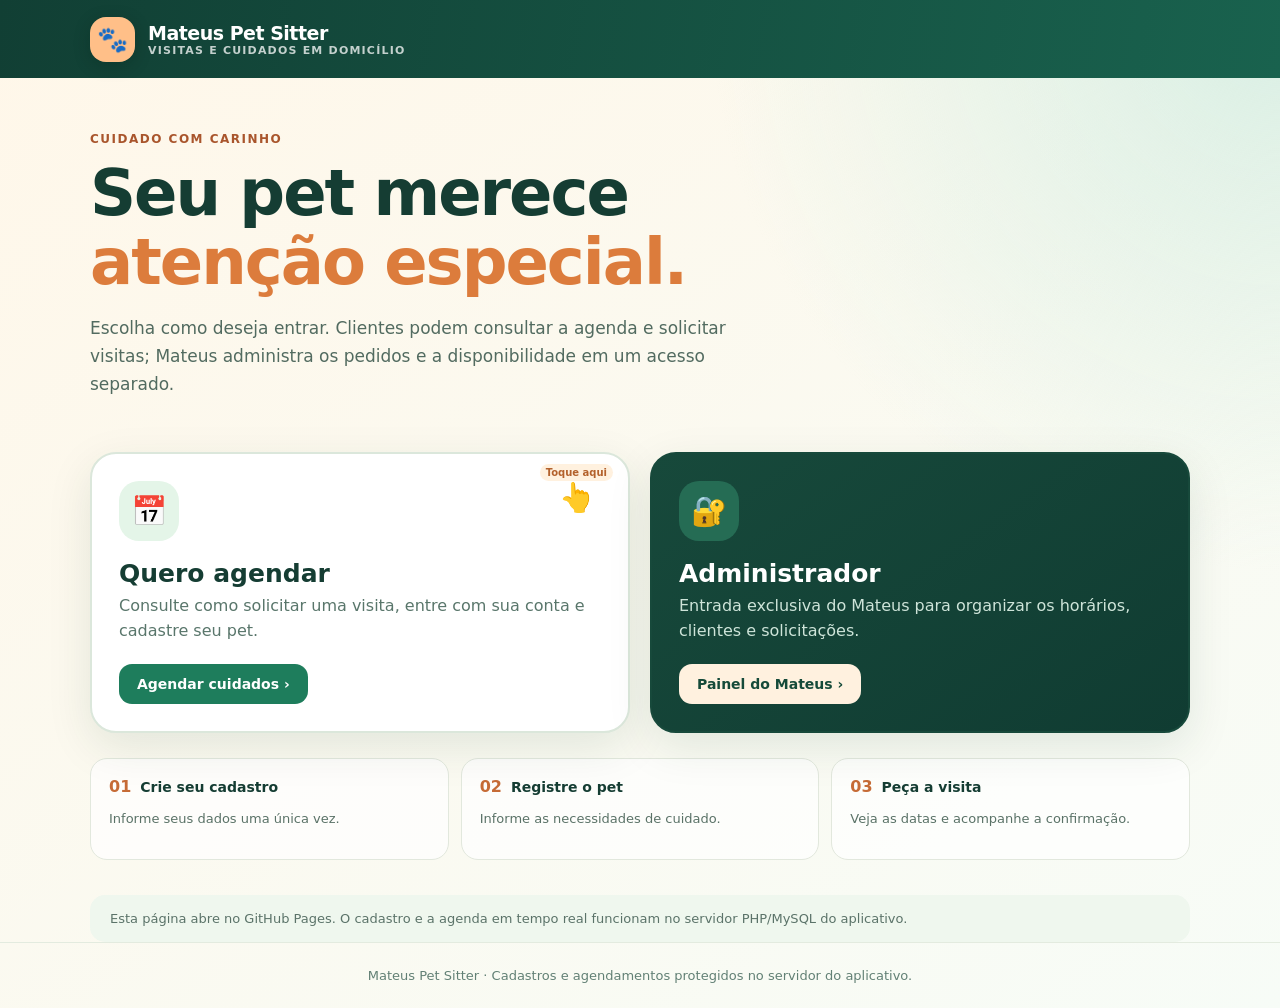
==== commit 99c15ee0: "v7" ====
--- a/index.html
+++ b/index.html
@@ -1,46 +1,12 @@
-<!doctype html>
-<html lang="pt-BR">
-<head>
-<meta charset="utf-8">
-<meta name="viewport" content="width=device-width,initial-scale=1,viewport-fit=cover">
-<meta name="theme-color" content="#153e35">
-<meta name="description" content="Mateus Pet Sitter — visitas domiciliares e agendamentos para cuidar do seu pet.">
-<title>Mateus Pet Sitter | Agendamentos</title>
-<style>
-:root {font-family:system-ui,-apple-system,BlinkMacSystemFont,"Segoe UI",sans-serif;color:#173c34;background:#fff9ef;color-scheme:light}
-*{box-sizing:border-box} body{margin:0;min-height:100vh;background:radial-gradient(circle at 95% 5%,#dcefe6 0%,transparent 31%),linear-gradient(145deg,#fff8eb,#f5fbf7)}
-a{color:inherit} .wrap{max-width:1060px;margin:auto;padding:0 20px}
-header{background:#133e34;color:white}.top{min-height:76px;display:flex;align-items:center;justify-content:space-between;gap:12px}
-.brand{display:flex;align-items:center;gap:12px;text-decoration:none;font-size:1.18rem;font-weight:800}.mark{display:grid;place-items:center;width:44px;height:44px;border-radius:15px;background:#ffbc84;font-size:24px;box-shadow:0 5px 16px #0003}.subtitle{display:block;font-size:.72rem;font-weight:500;letter-spacing:.04em;opacity:.79}
-.hero{padding:60px 0 25px}.eyebrow{display:inline-block;background:#ebf2e7;color:#206b53;font-size:.78rem;font-weight:800;padding:9px 14px;border-radius:999px;letter-spacing:.09em;text-transform:uppercase}
-h1{font-size:clamp(2.15rem,6vw,4rem);line-height:1.06;letter-spacing:-.05em;max-width:700px;margin:22px 0 16px}h1 span{color:#dc7a3f}
-.desc{line-height:1.65;max-width:620px;color:#557066;font-size:1.05rem;margin:0 0 25px}
-.grid{display:grid;grid-template-columns:repeat(2,minmax(0,1fr));gap:20px;margin:18px 0 25px}
-.choice{position:relative;min-height:265px;text-decoration:none;display:flex;flex-direction:column;align-items:flex-start;border:2px solid #e4ebde;border-radius:28px;padding:29px;background:white;box-shadow:0 12px 35px #143e3412;transition:transform .18s,border-color .18s,box-shadow .18s;outline-offset:4px}
-.choice:hover,.choice:focus-visible{transform:translateY(-4px);border-color:#218260;box-shadow:0 15px 40px #143e3426}
-.choice.alt{background:#164c3e;color:white;border-color:#164c3e}.choice.alt p{color:#c8e2d5}.choice.alt .more{background:#fff2df;color:#154334}
-.bubble{width:62px;height:62px;border-radius:19px;display:grid;place-items:center;background:#e3f5ea;font-size:30px}.alt .bubble{background:#2a6857}
-.choice h2{margin:18px 0 7px;font-size:1.55rem;letter-spacing:-.03em}.choice p{color:#5f746b;line-height:1.5;margin:0 0 20px;flex:1}
-.more{display:inline-flex;align-items:center;gap:6px;font-weight:800;color:#fff;background:#1e7958;padding:12px 17px;border-radius:13px;font-size:.95rem}
-.pointer{position:absolute;right:19px;top:10px;display:flex;flex-direction:column;align-items:center;font-size:29px;animation:point 1.7s ease-in-out infinite;pointer-events:none}
-.pointer small{font-size:.65rem;color:#b65f2f;font-weight:900;background:#fff0df;padding:3px 8px;border-radius:20px;white-space:nowrap}
-@keyframes point{0%,100%{transform:translateY(0)}50%{transform:translateY(10px)}}
-.steps{display:grid;grid-template-columns:repeat(3,minmax(0,1fr));gap:12px;padding:15px 0 40px}
-.step{background:#ffffffb8;border:1px solid #e4ecdf;border-radius:19px;padding:20px;line-height:1.5}.num{font-weight:900;color:#d67b45;margin-right:8px}.step strong{display:block;margin:5px 0}.step p{margin:0;color:#61776d;font-size:.88rem}
-footer{border-top:1px solid #e2e8df;text-align:center;padding:22px;font-size:.85rem;color:#60766d}
-@media(max-width:680px){.hero{padding-top:36px}.grid{grid-template-columns:1fr;gap:14px}.choice{min-height:222px;padding:24px}.steps{grid-template-columns:1fr;gap:8px}.step{padding:14px 18px}.desc{font-size:.97rem}.pointer{right:15px}}
+<!doctype html><html lang="pt-BR"><head><meta charset="utf-8"><meta name="viewport" content="width=device-width, initial-scale=1,viewport-fit=cover"><meta name="theme-color" content="#153e35"><meta name="description" content="Mateus Pet Sitter — cuidados e visitas domiciliares para animais."><title>Início | Mateus Pet Sitter</title><style>
+:root{font-family:system-ui,-apple-system,'Segoe UI',sans-serif;color:#153d33;background:#fbf9f2}
+*{box-sizing:border-box}body{margin:0;min-height:100vh;background:radial-gradient(circle at top right,#d9efe4 0%,transparent 35%),linear-gradient(145deg,#fff7e9,#f7fcf7);display:flex;flex-direction:column}
+a{color:inherit}.wrap{width:min(1100px,calc(100% - 32px));margin:auto}
+header{background:linear-gradient(100deg,#113f34,#19624e);color:white}.top{display:flex;align-items:center;gap:13px;min-height:78px}.logo{width:45px;height:45px;background:#ffbf88;border-radius:16px;display:grid;place-items:center;font-size:25px;box-shadow:0 4px 16px #051f1440}.brand{font-size:19px;font-weight:850;letter-spacing:-.5px}.brand small{display:block;font-size:11px;letter-spacing:1.2px;font-weight:650;opacity:.75}.hero{padding:50px 0 12px}.eyebrow{font-weight:800;text-transform:uppercase;font-size:12px;letter-spacing:1.5px;color:#a9552c}.hero h1{font-size:clamp(35px,6vw,64px);max-width:700px;line-height:1.08;letter-spacing:-2px;margin:12px 0}.hero h1 em{font-style:normal;color:#dc7c3c}.hero p{color:#526b60;font-size:17px;line-height:1.65;max-width:670px}.grid{display:grid;grid-template-columns:repeat(2,minmax(0,1fr));gap:20px;margin:25px 0}.choice{border-radius:26px;border:2px solid #dbe7db;background:white;padding:27px;box-shadow:0 14px 45px #0e38241a;text-decoration:none;position:relative;display:flex;flex-direction:column;align-items:flex-start;min-height:260px;transition:transform .17s,border-color .17s}.choice:hover,.choice:focus-visible{transform:translateY(-4px);border-color:#2b916d}.choice.admin{background:linear-gradient(145deg,#17493b,#103c32);border-color:#17493b;color:white}.emblem{font-size:29px;width:60px;height:60px;border-radius:20px;background:#e4f5e8;display:grid;place-items:center}.admin .emblem{background:#256c54}.choice h2{font-size:25px;line-height:1.2;margin:18px 0 5px}.choice p{margin:0 0 20px;color:#59766b;line-height:1.55;flex:1}.admin p{color:#cee4d9}.cta{display:inline-block;padding:12px 18px;font-size:14px;font-weight:800;border-radius:13px;background:#1e7d5c;color:white}.admin .cta{background:#fff1df;color:#154a39}.hand{position:absolute;right:15px;top:10px;animation:float 1.7s ease-in-out infinite;pointer-events:none;font-size:28px;text-align:center}.hand small{font-size:10px;display:block;background:#fff1df;border-radius:30px;padding:3px 6px;color:#b3612c;font-weight:800}@keyframes float{50%{transform:translateY(11px)}}.steps{display:grid;grid-template-columns:repeat(3,minmax(0,1fr));gap:12px;margin:0 0 35px}.step{padding:18px;border-radius:17px;border:1px solid #e2e8dd;background:#ffffffba}.step b{font-size:14px}.step p{font-size:13px;line-height:1.5;color:#5a7267}.step .n{color:#c66b36;font-weight:900;margin-right:9px}.box{margin:20px 0;padding:22px;background:#fff;border:1px solid #e0e8dc;border-radius:20px}.box h2{margin-top:0}.box p{color:#557166;line-height:1.6}.actions{display:flex;gap:10px;flex-wrap:wrap;margin-top:20px}.button{display:inline-flex;align-items:center;justify-content:center;gap:7px;background:#1e7b5a;border:0;border-radius:14px;text-decoration:none;color:white;font-weight:800;padding:14px 20px;cursor:pointer;font-size:15px;min-height:48px}.button.alt{background:#f4f3ea;color:#234d40;border:1px solid #d8e5d9}.note{font-size:13px;color:#5b7369;padding:16px 20px;background:#eff7ee;border-radius:15px}.status{font-size:14px;color:#506a5f;line-height:1.5}.status.bad{color:#aa542e}.steps-inline{display:grid;grid-template-columns:repeat(3,minmax(0,1fr));gap:13px;margin:20px 0}.steps-inline .step{padding:15px}footer{margin-top:auto;padding:25px 0;border-top:1px solid #e3ebdf;color:#628075;text-align:center;font-size:13px}
+@media(max-width:670px){.hero{padding-top:35px}.grid{grid-template-columns:1fr;gap:14px}.choice{min-height:222px;padding:23px}.steps,.steps-inline{grid-template-columns:1fr}.hero h1{letter-spacing:-1.3px}.hero p{font-size:15px}.actions{flex-direction:column}.button{width:100%}}
 @media(prefers-reduced-motion:reduce){*,*:before,*:after{animation:none!important;transition:none!important}}
-</style>
-</head>
-<body>
-<header><div class="wrap top"><a class="brand" href="./"><span class="mark" aria-hidden="true">🐾</span><span>Mateus Pet Sitter<span class="subtitle">Cuidado em domicílio</span></span></a><span aria-hidden="true">🐕 🐈</span></div></header>
-<main class="wrap">
-<section class="hero"><span class="eyebrow">Cuidado e carinho para seu pet</span><h1>Seu pet merece <span>todo carinho.</span></h1><p class="desc">Agende visitas com o Mateus de um jeito fácil. Veja a disponibilidade, cadastre seus animais e acompanhe cada solicitação com segurança.</p></section>
+</style></head><body><header><div class="wrap top"><span class="logo" aria-hidden="true">🐾</span><div class="brand">Mateus Pet Sitter<small>VISITAS E CUIDADOS EM DOMICÍLIO</small></div></div></header><main class="wrap"><section class="hero"><span class="eyebrow">Cuidado com carinho</span><h1>Seu pet merece <em>atenção especial.</em></h1><p>Escolha como deseja entrar. Clientes podem consultar a agenda e solicitar visitas; Mateus administra os pedidos e a disponibilidade em um acesso separado.</p></section>
 <section class="grid" aria-label="Escolha seu acesso">
-<a class="choice" href="https://marce7856.c33.integrator.host/matheus-pet-care/cliente.php"><span class="pointer" aria-hidden="true"><small>Toque aqui</small>👆</span><span class="bubble" aria-hidden="true">📅</span><h2>Quero agendar</h2><p>Entre ou faça seu cadastro, registre o pet e escolha uma data para solicitar cuidados em casa.</p><span class="more">Ver agenda e horários <span aria-hidden="true">›</span></span></a>
-<a class="choice alt" href="https://marce7856.c33.integrator.host/matheus-pet-care/admin.php"><span class="bubble" aria-hidden="true">🔐</span><h2>Administrador</h2><p>Área exclusiva do Mateus para gerenciar a agenda, aprovar visitas e acompanhar clientes.</p><span class="more">Entrar no painel <span aria-hidden="true">›</span></span></a>
-</section>
-<section class="steps" aria-label="Como funciona"><div class="step"><span class="num">01</span><strong>Faça seu cadastro</strong><p>Guarde seus dados para as próximas visitas.</p></div><div class="step"><span class="num">02</span><strong>Registre seu pet</strong><p>Informe os cuidados necessários.</p></div><div class="step"><span class="num">03</span><strong>Escolha o horário</strong><p>Solicite e acompanhe a confirmação.</p></div></section>
-</main>
-<footer>Mateus Pet Sitter · O atendimento é realizado em ambiente protegido no servidor do aplicativo.</footer>
-</body></html>
+<a class="choice" href="cliente.html"><span class="hand" aria-hidden="true"><small>Toque aqui</small>👆</span><span class="emblem">📅</span><h2>Quero agendar</h2><p>Consulte como solicitar uma visita, entre com sua conta e cadastre seu pet.</p><span class="cta">Agendar cuidados ›</span></a>
+<a class="choice admin" href="admin.html"><span class="emblem">🔐</span><h2>Administrador</h2><p>Entrada exclusiva do Mateus para organizar os horários, clientes e solicitações.</p><span class="cta">Painel do Mateus ›</span></a>
+</section><div class="steps"><div class="step"><span class="n">01</span><b>Crie seu cadastro</b><p>Informe seus dados uma única vez.</p></div><div class="step"><span class="n">02</span><b>Registre o pet</b><p>Informe as necessidades de cuidado.</p></div><div class="step"><span class="n">03</span><b>Peça a visita</b><p>Veja as datas e acompanhe a confirmação.</p></div></div><div class="note">Esta página abre no GitHub Pages. O cadastro e a agenda em tempo real funcionam no servidor PHP/MySQL do aplicativo.</div></main><footer><div class="wrap">Mateus Pet Sitter · Cadastros e agendamentos protegidos no servidor do aplicativo.</div></footer></body></html>
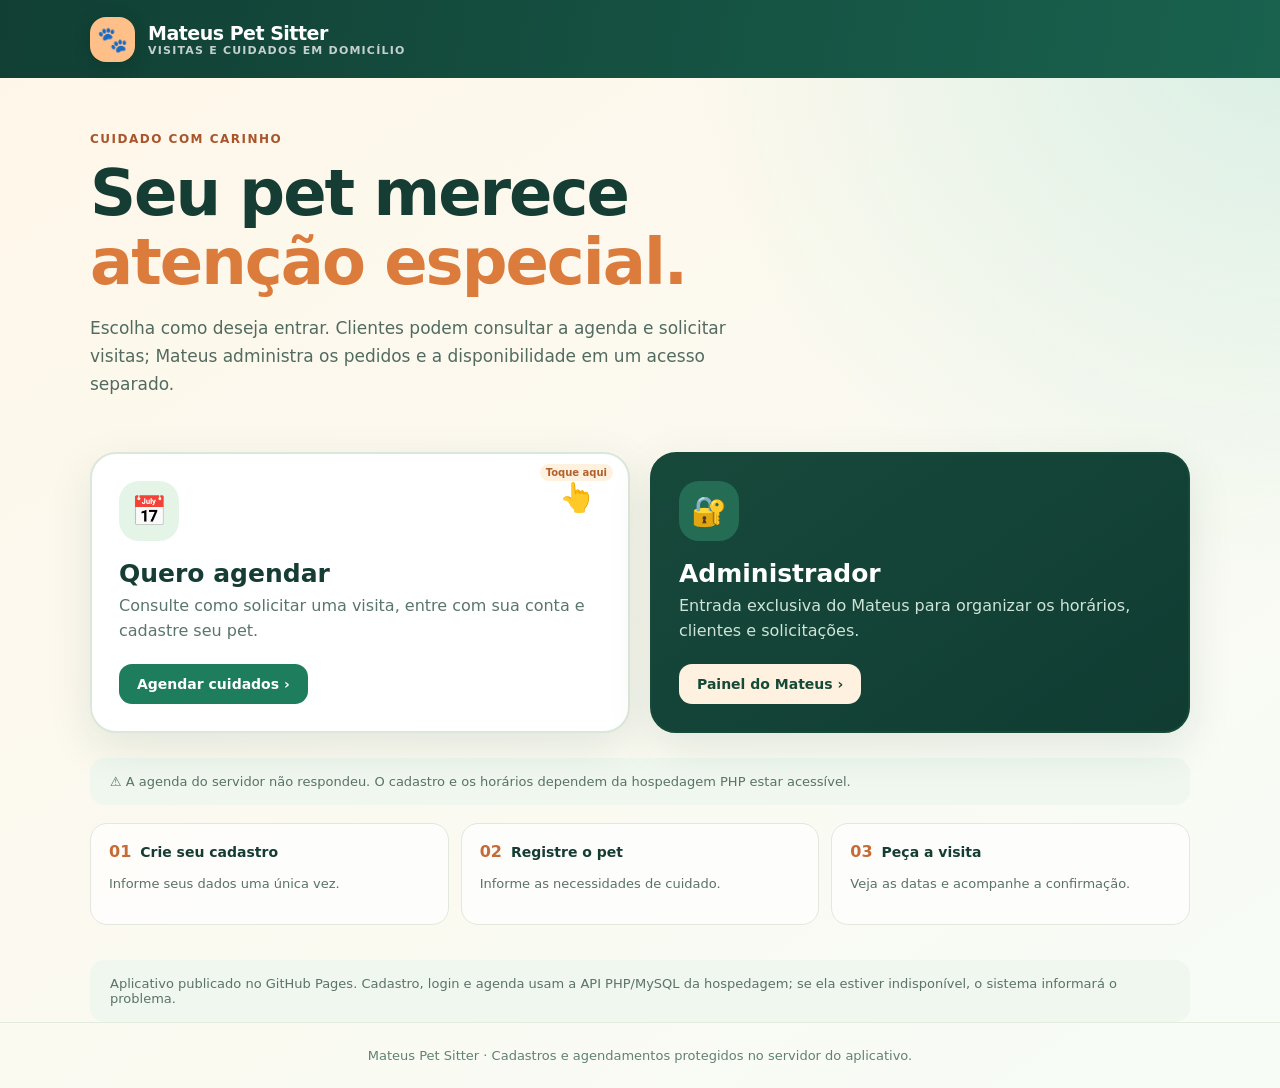
==== commit 46b3c569: "v8" ====
--- a/index.html
+++ b/index.html
@@ -9,4 +9,22 @@
 <section class="grid" aria-label="Escolha seu acesso">
 <a class="choice" href="cliente.html"><span class="hand" aria-hidden="true"><small>Toque aqui</small>👆</span><span class="emblem">📅</span><h2>Quero agendar</h2><p>Consulte como solicitar uma visita, entre com sua conta e cadastre seu pet.</p><span class="cta">Agendar cuidados ›</span></a>
 <a class="choice admin" href="admin.html"><span class="emblem">🔐</span><h2>Administrador</h2><p>Entrada exclusiva do Mateus para organizar os horários, clientes e solicitações.</p><span class="cta">Painel do Mateus ›</span></a>
-</section><div class="steps"><div class="step"><span class="n">01</span><b>Crie seu cadastro</b><p>Informe seus dados uma única vez.</p></div><div class="step"><span class="n">02</span><b>Registre o pet</b><p>Informe as necessidades de cuidado.</p></div><div class="step"><span class="n">03</span><b>Peça a visita</b><p>Veja as datas e acompanhe a confirmação.</p></div></div><div class="note">Esta página abre no GitHub Pages. O cadastro e a agenda em tempo real funcionam no servidor PHP/MySQL do aplicativo.</div></main><footer><div class="wrap">Mateus Pet Sitter · Cadastros e agendamentos protegidos no servidor do aplicativo.</div></footer></body></html>+</section>
+<div class="note" style="margin:2px 0 18px" aria-live="polite" role="status" id="connectionStatus">Verificando conexão segura com a agenda…</div>
+<div class="steps"><div class="step"><span class="n">01</span><b>Crie seu cadastro</b><p>Informe seus dados uma única vez.</p></div><div class="step"><span class="n">02</span><b>Registre o pet</b><p>Informe as necessidades de cuidado.</p></div><div class="step"><span class="n">03</span><b>Peça a visita</b><p>Veja as datas e acompanhe a confirmação.</p></div></div><div class="note">Aplicativo publicado no GitHub Pages. Cadastro, login e agenda usam a API PHP/MySQL da hospedagem; se ela estiver indisponível, o sistema informará o problema.</div></main><footer><div class="wrap">Mateus Pet Sitter · Cadastros e agendamentos protegidos no servidor do aplicativo.</div></footer><script>
+(async()=>{
+ const status=document.getElementById('connectionStatus');if(!status)return;
+ const ctrl=new AbortController();const timeout=setTimeout(()=>ctrl.abort(),7000);
+ try{
+  const response=await fetch('https://marce7856.c33.integrator.host/matheus-pet-care/api/index.php?action=health',
+    {mode:'cors',credentials:'omit',cache:'no-store',signal:ctrl.signal});
+  const json=await response.json();
+  if(response.ok&&json.ok&&json.database==='connected'){
+    status.textContent='✅ Agenda conectada ao banco MySQL. Você já pode consultar datas e entrar na sua conta.';
+  }else{
+    status.textContent='⚠️ A página está aberta, mas a agenda do servidor ainda não está disponível. Verifique a instalação PHP/MySQL.';
+  }
+ }catch(e){status.textContent='⚠️ A agenda do servidor não respondeu. O cadastro e os horários dependem da hospedagem PHP estar acessível.';}
+ finally{clearTimeout(timeout)}
+})();
+</script></body></html>
